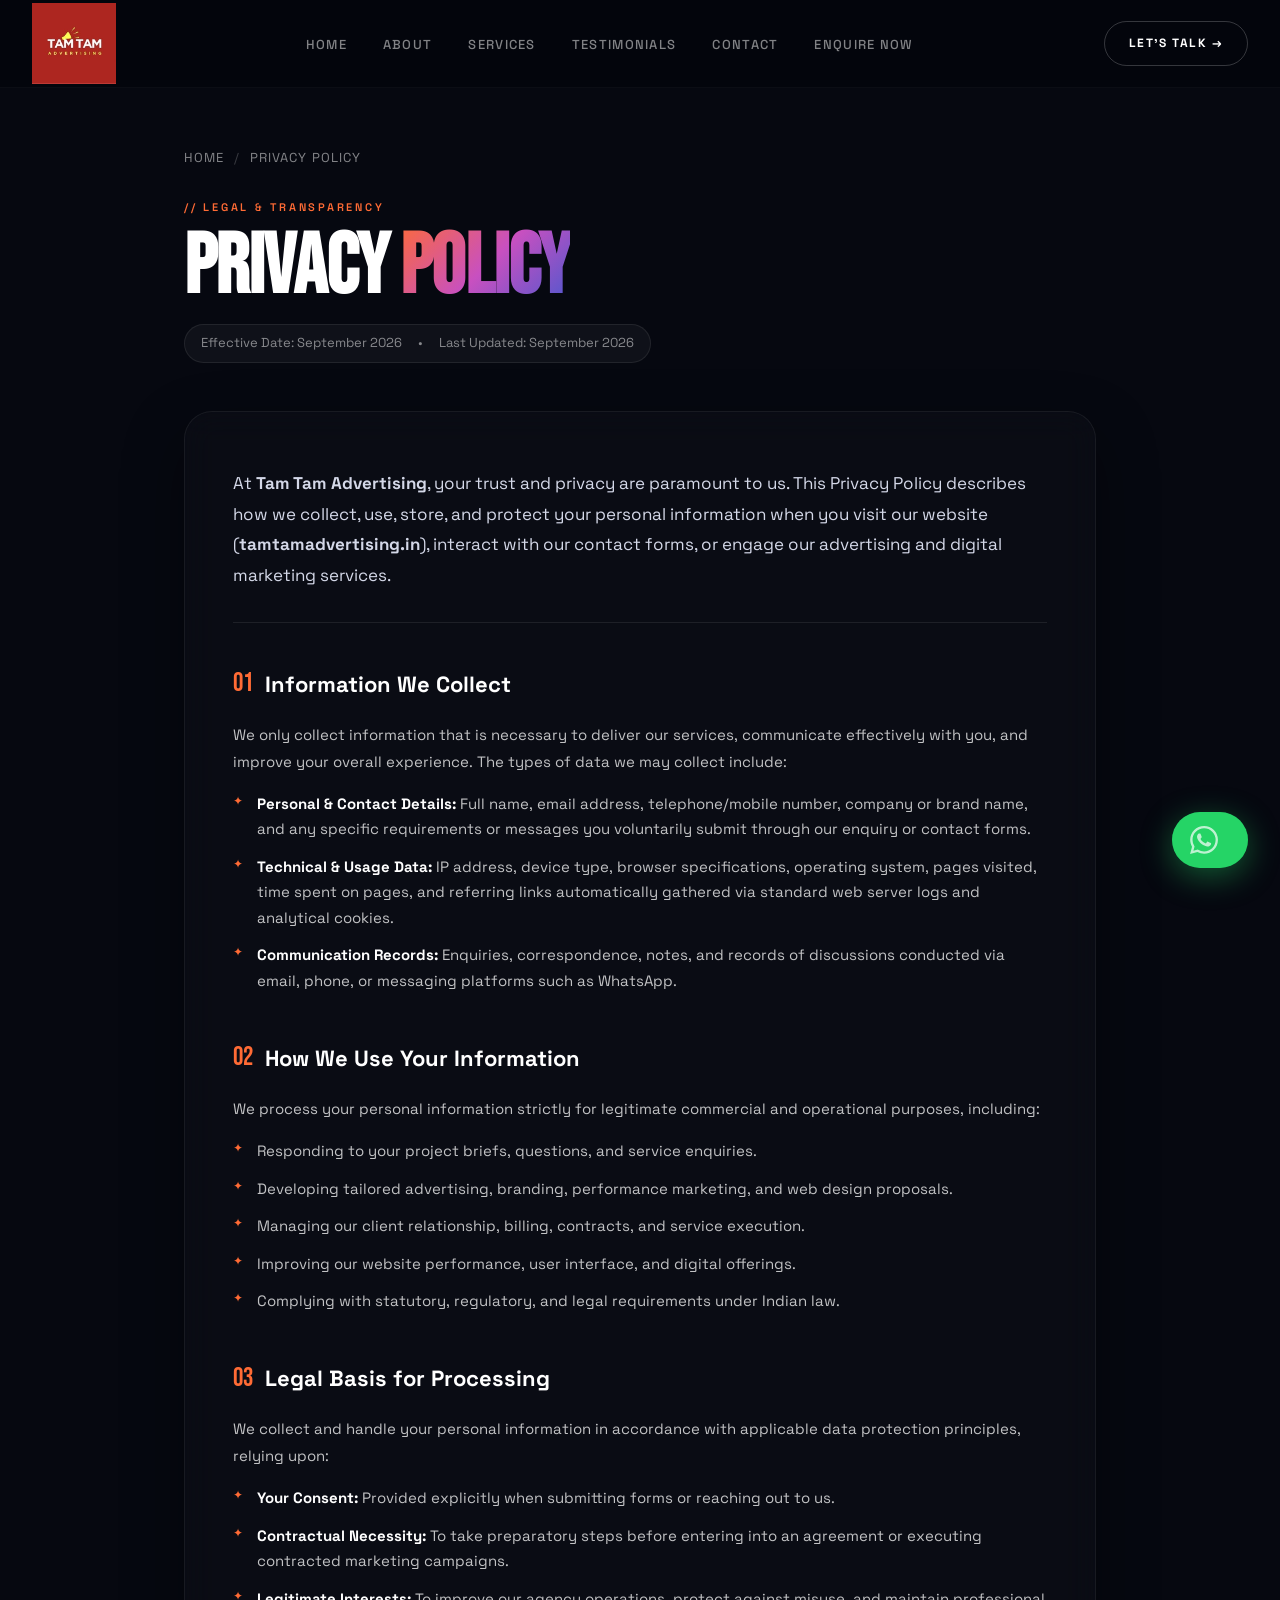
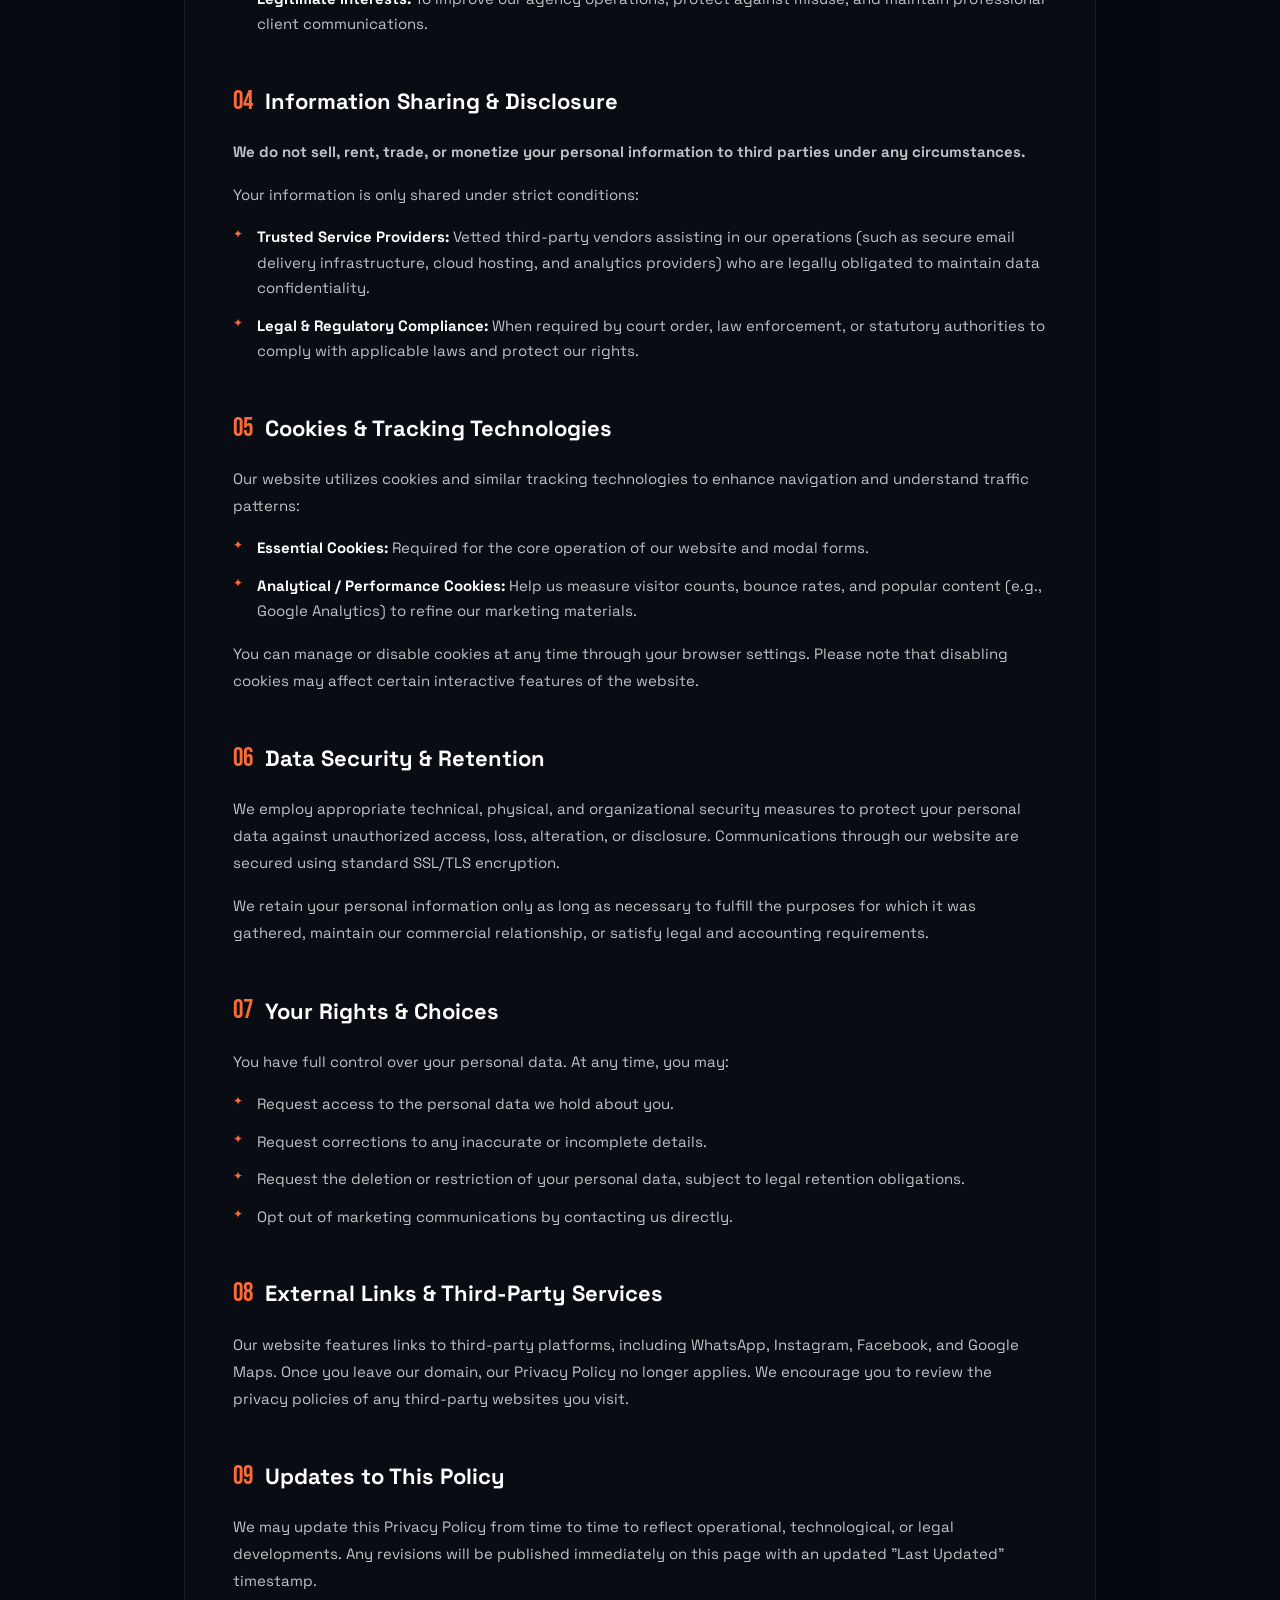
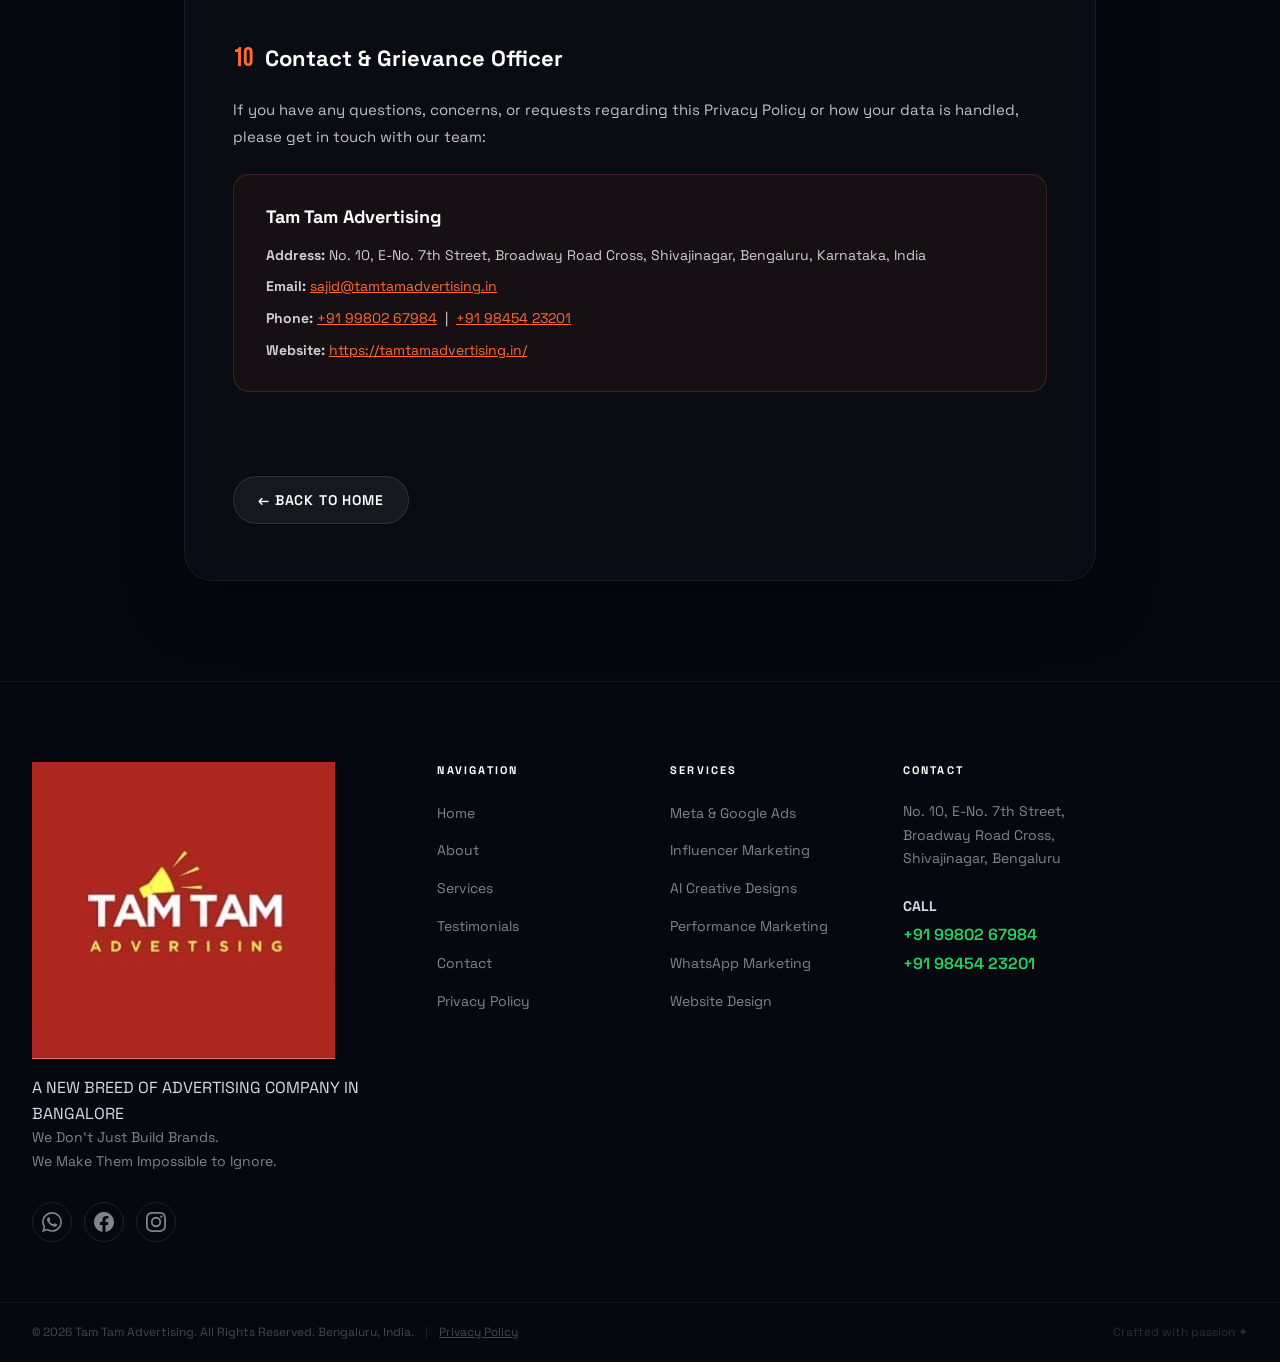
==== privacy-policy/index.html @ e92ae553 "privacy" ====
<!DOCTYPE html>
<html lang="en">
<head>
  <meta charset="UTF-8" />
  <meta name="viewport" content="width=device-width, initial-scale=1.0" />
  <title>Privacy Policy | Tam Tam Advertising - Digital Marketing Agency in Bangalore</title>
  <meta name="description" content="Read the Privacy Policy of Tam Tam Advertising. Learn how we collect, protect, and handle your data when using our website and marketing services." />
  <link rel="canonical" href="https://tamtamadvertising.in/privacy-policy" />

  <!-- Open Graph -->
  <meta property="og:title" content="Privacy Policy | Tam Tam Advertising" />
  <meta property="og:description" content="Read the Privacy Policy of Tam Tam Advertising. Learn how we collect, protect, and handle your data when using our website and marketing services." />
  <meta property="og:url" content="https://tamtamadvertising.in/privacy-policy" />
  <meta property="og:type" content="website" />
  <meta property="og:image" content="/logo.jpg" />
  <meta property="og:site_name" content="Tam Tam Advertising" />

  <!-- Favicon -->
  <link rel="icon" type="image/jpeg" href="/logo.jpg" />
  <link rel="apple-touch-icon" href="/logo.jpg" />

  <!-- Fonts -->
  <link rel="preconnect" href="https://fonts.googleapis.com" />
  <link rel="preconnect" href="https://fonts.gstatic.com" crossorigin />
  <link href="https://fonts.googleapis.com/css2?family=Bebas+Neue&family=Inter:wght@300;400;500;600;700&family=Playfair+Display:ital,wght@0,400;0,700;1,400&family=Space+Grotesk:wght@300;400;500;600;700&display=swap" rel="stylesheet" />

  <!-- Styles -->
  <link rel="stylesheet" href="/css/style.css" />

  <style>
    /* Privacy Policy Dedicated Page Styling */
    .policy-page {
      padding-top: calc(var(--nav-h) + 60px);
      padding-bottom: 100px;
      position: relative;
      background: var(--c-bg);
      min-height: 100vh;
    }

    .policy-container {
      max-width: 960px;
      margin: 0 auto;
      padding: 0 24px;
    }

    .policy-breadcrumb {
      display: flex;
      align-items: center;
      gap: 10px;
      font-size: 13px;
      letter-spacing: 0.08em;
      text-transform: uppercase;
      color: var(--c-muted);
      margin-bottom: 24px;
    }

    .policy-breadcrumb a {
      color: var(--c-muted);
      text-decoration: none;
      transition: color var(--transition-fast);
    }

    .policy-breadcrumb a:hover {
      color: var(--c-white);
    }

    .policy-breadcrumb .sep {
      opacity: 0.4;
    }

    .policy-header {
      margin-bottom: 48px;
    }

    .policy-header .section-label {
      margin-bottom: 12px;
      display: inline-block;
    }

    .policy-title {
      font-family: var(--font-display);
      font-size: clamp(48px, 7vw, 84px);
      line-height: 0.95;
      letter-spacing: -0.01em;
      color: var(--c-white);
      margin-bottom: 16px;
    }

    .policy-meta {
      display: inline-flex;
      align-items: center;
      gap: 16px;
      padding: 8px 16px;
      background: rgba(255, 255, 255, 0.04);
      border: 1px solid rgba(255, 255, 255, 0.08);
      border-radius: 100px;
      font-size: 13px;
      color: var(--c-muted);
    }

    .policy-content-card {
      background: rgba(255, 255, 255, 0.02);
      border: 1px solid rgba(255, 255, 255, 0.06);
      border-radius: var(--radius-lg, 24px);
      padding: 56px 48px;
      box-shadow: 0 24px 60px rgba(0, 0, 0, 0.4);
      backdrop-filter: blur(16px);
      -webkit-backdrop-filter: blur(16px);
    }

    .policy-intro {
      font-size: 17px;
      line-height: 1.8;
      color: var(--c-off-white);
      margin-bottom: 40px;
      padding-bottom: 32px;
      border-bottom: 1px solid rgba(255, 255, 255, 0.08);
    }

    .policy-section {
      margin-bottom: 44px;
    }

    .policy-section:last-child {
      margin-bottom: 0;
    }

    .policy-section h2 {
      font-family: var(--font-body);
      font-size: 22px;
      font-weight: 700;
      color: var(--c-white);
      margin-bottom: 16px;
      display: flex;
      align-items: center;
      gap: 12px;
    }

    .policy-section h2 .sec-num {
      color: var(--c-accent-1);
      font-family: var(--font-display);
      font-size: 26px;
      font-weight: 400;
    }

    .policy-section p {
      font-size: 15px;
      line-height: 1.8;
      color: rgba(255, 255, 255, 0.75);
      margin-bottom: 16px;
    }

    .policy-section p:last-child {
      margin-bottom: 0;
    }

    .policy-section ul {
      list-style: none;
      padding: 0;
      margin: 16px 0;
      display: flex;
      flex-direction: column;
      gap: 12px;
    }

    .policy-section ul li {
      position: relative;
      padding-left: 24px;
      font-size: 15px;
      line-height: 1.7;
      color: rgba(255, 255, 255, 0.75);
    }

    .policy-section ul li::before {
      content: "✦";
      position: absolute;
      left: 0;
      top: 0;
      color: var(--c-accent-1);
      font-size: 12px;
    }

    .policy-section ul li strong {
      color: var(--c-white);
    }

    .contact-box {
      background: rgba(255, 107, 53, 0.05);
      border: 1px solid rgba(255, 107, 53, 0.2);
      border-radius: var(--radius);
      padding: 28px 32px;
      margin-top: 24px;
    }

    .contact-box h3 {
      font-size: 18px;
      color: var(--c-white);
      margin-bottom: 12px;
    }

    .contact-box p {
      font-size: 14px;
      color: rgba(255, 255, 255, 0.8);
      line-height: 1.7;
      margin-bottom: 8px;
    }

    .contact-box a {
      color: var(--c-accent-1);
      text-decoration: underline;
    }

    .back-home-btn {
      display: inline-flex;
      align-items: center;
      gap: 10px;
      margin-top: 40px;
      color: var(--c-white);
      text-decoration: none;
      font-size: 14px;
      font-weight: 600;
      letter-spacing: 0.06em;
      text-transform: uppercase;
      padding: 12px 24px;
      background: rgba(255, 255, 255, 0.05);
      border: 1px solid rgba(255, 255, 255, 0.1);
      border-radius: 100px;
      transition: all var(--transition-fast);
    }

    .back-home-btn:hover {
      background: var(--c-white);
      color: #060810;
      border-color: var(--c-white);
      transform: translateY(-2px);
    }

    @media (max-width: 768px) {
      .policy-page {
        padding-top: calc(var(--nav-h) + 30px);
        padding-bottom: 60px;
      }
      .policy-content-card {
        padding: 32px 20px;
        border-radius: 16px;
      }
      .contact-box {
        padding: 20px;
      }
    }
  </style>
</head>
<body>

  <!-- =========================================================================
       NAVIGATION
  ========================================================================== -->
  <nav class="nav" id="nav">
    <div class="nav-container">
      <a href="/" class="nav-logo">
        <img src="/logo.jpg" alt="Tam Tam Advertising Agency Logo" class="nav-logo-img" />
      </a>

      <ul class="nav-links" id="navLinks">
        <li><a href="/#home" class="nav-link">Home</a></li>
        <li><a href="/#about" class="nav-link">About</a></li>
        <li><a href="/#services" class="nav-link">Services</a></li>
        <li><a href="/#testimonials" class="nav-link">Testimonials</a></li>
        <li><a href="/#contact" class="nav-link">Contact</a></li>
        <li><a href="#" class="nav-link open-enquire-modal">Enquire Now</a></li>
      </ul>

      <a href="https://wa.me/919741782808?text=Hi%20Tam%20Tam%20Advertising!%20I'm%20interested%20in%20growing%20my%20business.%20Let's%20talk!" target="_blank" rel="noopener" class="nav-cta">
        LET'S TALK <span class="nav-cta-arrow">→</span>
      </a>

      <button class="nav-hamburger" id="hamburger" aria-label="Open menu">
        <span></span><span></span><span></span>
      </button>
    </div>
  </nav>

  <!-- =========================================================================
       MOBILE MENU
  ========================================================================== -->
  <div class="mobile-menu" id="mobileMenu">
    <div class="mobile-menu-bg"></div>
    <nav class="mobile-nav">
      <ul>
        <li><a href="/#home" class="mobile-link" data-close>Home</a></li>
        <li><a href="/#about" class="mobile-link" data-close>About</a></li>
        <li><a href="/#services" class="mobile-link" data-close>Services</a></li>
        <li><a href="/#testimonials" class="mobile-link" data-close>Testimonials</a></li>
        <li><a href="/#contact" class="mobile-link" data-close>Contact</a></li>
        <li><a href="#" class="mobile-link open-enquire-modal" data-close>Enquire Now</a></li>
      </ul>
      <a href="https://wa.me/919741782808?text=Hi%20Tam%20Tam%20Advertising!%20I'm%20interested%20in%20growing%20my%20business.%20Let's%20talk!" target="_blank" rel="noopener" class="mobile-cta" data-close>
        LET'S TALK →
      </a>
    </nav>
    <div class="mobile-menu-footer">
      <p>Bengaluru, India</p>
      <p>Est. 2019</p>
    </div>
  </div>

  <!-- =========================================================================
       MAIN CONTENT: PRIVACY POLICY
  ========================================================================== -->
  <main class="policy-page">
    <div class="policy-container">
      
      <!-- Breadcrumb -->
      <div class="policy-breadcrumb">
        <a href="/">Home</a>
        <span class="sep">/</span>
        <span>Privacy Policy</span>
      </div>

      <!-- Header -->
      <div class="policy-header">
        <div class="section-label">// LEGAL &amp; TRANSPARENCY</div>
        <h1 class="policy-title">PRIVACY <span class="heading-gradient">POLICY</span></h1>
        <div class="policy-meta">
          <span>Effective Date: September 2026</span>
          <span>•</span>
          <span>Last Updated: September 2026</span>
        </div>
      </div>

      <!-- Content Card -->
      <article class="policy-content-card">
        <div class="policy-intro">
          At <strong>Tam Tam Advertising</strong>, your trust and privacy are paramount to us. This Privacy Policy describes how we collect, use, store, and protect your personal information when you visit our website (<strong>tamtamadvertising.in</strong>), interact with our contact forms, or engage our advertising and digital marketing services.
        </div>

        <!-- Section 1 -->
        <section class="policy-section">
          <h2><span class="sec-num">01</span> Information We Collect</h2>
          <p>We only collect information that is necessary to deliver our services, communicate effectively with you, and improve your overall experience. The types of data we may collect include:</p>
          <ul>
            <li><strong>Personal &amp; Contact Details:</strong> Full name, email address, telephone/mobile number, company or brand name, and any specific requirements or messages you voluntarily submit through our enquiry or contact forms.</li>
            <li><strong>Technical &amp; Usage Data:</strong> IP address, device type, browser specifications, operating system, pages visited, time spent on pages, and referring links automatically gathered via standard web server logs and analytical cookies.</li>
            <li><strong>Communication Records:</strong> Enquiries, correspondence, notes, and records of discussions conducted via email, phone, or messaging platforms such as WhatsApp.</li>
          </ul>
        </section>

        <!-- Section 2 -->
        <section class="policy-section">
          <h2><span class="sec-num">02</span> How We Use Your Information</h2>
          <p>We process your personal information strictly for legitimate commercial and operational purposes, including:</p>
          <ul>
            <li>Responding to your project briefs, questions, and service enquiries.</li>
            <li>Developing tailored advertising, branding, performance marketing, and web design proposals.</li>
            <li>Managing our client relationship, billing, contracts, and service execution.</li>
            <li>Improving our website performance, user interface, and digital offerings.</li>
            <li>Complying with statutory, regulatory, and legal requirements under Indian law.</li>
          </ul>
        </section>

        <!-- Section 3 -->
        <section class="policy-section">
          <h2><span class="sec-num">03</span> Legal Basis for Processing</h2>
          <p>We collect and handle your personal information in accordance with applicable data protection principles, relying upon:</p>
          <ul>
            <li><strong>Your Consent:</strong> Provided explicitly when submitting forms or reaching out to us.</li>
            <li><strong>Contractual Necessity:</strong> To take preparatory steps before entering into an agreement or executing contracted marketing campaigns.</li>
            <li><strong>Legitimate Interests:</strong> To improve our agency operations, protect against misuse, and maintain professional client communications.</li>
          </ul>
        </section>

        <!-- Section 4 -->
        <section class="policy-section">
          <h2><span class="sec-num">04</span> Information Sharing &amp; Disclosure</h2>
          <p><strong>We do not sell, rent, trade, or monetize your personal information to third parties under any circumstances.</strong></p>
          <p>Your information is only shared under strict conditions:</p>
          <ul>
            <li><strong>Trusted Service Providers:</strong> Vetted third-party vendors assisting in our operations (such as secure email delivery infrastructure, cloud hosting, and analytics providers) who are legally obligated to maintain data confidentiality.</li>
            <li><strong>Legal &amp; Regulatory Compliance:</strong> When required by court order, law enforcement, or statutory authorities to comply with applicable laws and protect our rights.</li>
          </ul>
        </section>

        <!-- Section 5 -->
        <section class="policy-section">
          <h2><span class="sec-num">05</span> Cookies &amp; Tracking Technologies</h2>
          <p>Our website utilizes cookies and similar tracking technologies to enhance navigation and understand traffic patterns:</p>
          <ul>
            <li><strong>Essential Cookies:</strong> Required for the core operation of our website and modal forms.</li>
            <li><strong>Analytical / Performance Cookies:</strong> Help us measure visitor counts, bounce rates, and popular content (e.g., Google Analytics) to refine our marketing materials.</li>
          </ul>
          <p>You can manage or disable cookies at any time through your browser settings. Please note that disabling cookies may affect certain interactive features of the website.</p>
        </section>

        <!-- Section 6 -->
        <section class="policy-section">
          <h2><span class="sec-num">06</span> Data Security &amp; Retention</h2>
          <p>We employ appropriate technical, physical, and organizational security measures to protect your personal data against unauthorized access, loss, alteration, or disclosure. Communications through our website are secured using standard SSL/TLS encryption.</p>
          <p>We retain your personal information only as long as necessary to fulfill the purposes for which it was gathered, maintain our commercial relationship, or satisfy legal and accounting requirements.</p>
        </section>

        <!-- Section 7 -->
        <section class="policy-section">
          <h2><span class="sec-num">07</span> Your Rights &amp; Choices</h2>
          <p>You have full control over your personal data. At any time, you may:</p>
          <ul>
            <li>Request access to the personal data we hold about you.</li>
            <li>Request corrections to any inaccurate or incomplete details.</li>
            <li>Request the deletion or restriction of your personal data, subject to legal retention obligations.</li>
            <li>Opt out of marketing communications by contacting us directly.</li>
          </ul>
        </section>

        <!-- Section 8 -->
        <section class="policy-section">
          <h2><span class="sec-num">08</span> External Links &amp; Third-Party Services</h2>
          <p>Our website features links to third-party platforms, including WhatsApp, Instagram, Facebook, and Google Maps. Once you leave our domain, our Privacy Policy no longer applies. We encourage you to review the privacy policies of any third-party websites you visit.</p>
        </section>

        <!-- Section 9 -->
        <section class="policy-section">
          <h2><span class="sec-num">09</span> Updates to This Policy</h2>
          <p>We may update this Privacy Policy from time to time to reflect operational, technological, or legal developments. Any revisions will be published immediately on this page with an updated "Last Updated" timestamp.</p>
        </section>

        <!-- Section 10 -->
        <section class="policy-section">
          <h2><span class="sec-num">10</span> Contact &amp; Grievance Officer</h2>
          <p>If you have any questions, concerns, or requests regarding this Privacy Policy or how your data is handled, please get in touch with our team:</p>
          
          <div class="contact-box">
            <h3>Tam Tam Advertising</h3>
            <p><strong>Address:</strong> No. 10, E-No. 7th Street, Broadway Road Cross, Shivajinagar, Bengaluru, Karnataka, India</p>
            <p><strong>Email:</strong> <a href="mailto:sajid@tamtamadvertising.in">sajid@tamtamadvertising.in</a></p>
            <p><strong>Phone:</strong> <a href="tel:+919980267984">+91 99802 67984</a> &nbsp;|&nbsp; <a href="tel:+919845423201">+91 98454 23201</a></p>
            <p><strong>Website:</strong> <a href="https://tamtamadvertising.in/">https://tamtamadvertising.in/</a></p>
          </div>
        </section>

        <a href="/" class="back-home-btn">← Back to Home</a>
      </article>
    </div>
  </main>

  <!-- =========================================================================
       FOOTER
  ========================================================================== -->
  <footer class="footer">
    <div class="container">
      <div class="footer-top">
        <div class="footer-grid">
          <div class="footer-brand">
            <a href="/" class="footer-logo">
              <img src="/logo.jpg" alt="Tam Tam Advertising Agency Logo" class="footer-logo-img" />
            </a>
            <div class="footer-tagline-wrap">
              <span class="footer-eyebrow">A NEW BREED OF ADVERTISING COMPANY IN BANGALORE</span>
            </div>
            <p class="footer-tagline">We Don't Just Build Brands.<br/>We Make Them Impossible to Ignore.</p>
            <div class="footer-socials">
              <a href="https://wa.me/919741782808" target="_blank" rel="noopener" class="social-link" aria-label="WhatsApp">
                <svg viewBox="0 0 24 24" fill="currentColor" width="20" height="20"><path d="M17.472 14.382c-.297-.149-1.758-.867-2.03-.967-.273-.099-.471-.148-.67.15-.197.297-.767.966-.94 1.164-.173.199-.347.223-.644.075-.297-.15-1.255-.463-2.39-1.475-.883-.788-1.48-1.761-1.653-2.059-.173-.297-.018-.458.13-.606.134-.133.298-.347.446-.52.149-.174.198-.298.298-.497.099-.198.05-.371-.025-.52-.075-.149-.669-1.612-.916-2.207-.242-.579-.487-.5-.669-.51-.173-.008-.371-.01-.57-.01-.198 0-.52.074-.792.372-.272.297-1.04 1.016-1.04 2.479 0 1.462 1.065 2.875 1.213 3.074.149.198 2.096 3.2 5.077 4.487.709.306 1.262.489 1.694.625.712.227 1.36.195 1.871.118.571-.085 1.758-.719 2.006-1.413.248-.694.248-1.289.173-1.413-.074-.124-.272-.198-.57-.347m-5.421 7.403h-.004a9.87 9.87 0 01-5.031-1.378l-.361-.214-3.741.982.998-3.648-.235-.374a9.86 9.86 0 01-1.51-5.26c.001-5.45 4.436-9.884 9.888-9.884 2.64 0 5.122 1.03 6.988 2.898a9.825 9.825 0 012.893 6.994c-.003 5.45-4.437 9.884-9.885 9.884m8.413-18.297A11.815 11.815 0 0012.05 0C5.495 0 .16 5.335.157 11.892c0 2.096.547 4.142 1.588 5.945L.057 24l6.305-1.654a11.882 11.882 0 005.683 1.448h.005c6.554 0 11.89-5.335 11.893-11.893a11.821 11.821 0 00-3.48-8.413z"/></svg>
              </a>
              <a href="https://www.facebook.com/share/1BvruG7jhr/" target="_blank" rel="noopener" class="social-link" aria-label="Facebook">
                <svg viewBox="0 0 24 24" fill="currentColor" width="20" height="20"><path d="M24 12.073c0-6.627-5.373-12-12-12s-12 5.373-12 12c0 5.99 4.388 10.954 10.125 11.854v-8.385H7.078v-3.469h3.047V9.43c0-3.007 1.792-4.669 4.533-4.669 1.312 0 2.686.235 2.686.235v2.953H15.83c-1.491 0-1.956.925-1.956 1.874v2.25h3.328l-.532 3.469h-2.796v8.385C19.612 23.027 24 18.062 24 12.073z"/></svg>
              </a>
              <a href="https://www.instagram.com/tamtamadvertising.in?utm_source=qr&igsi=M2plMHgwZzFmZDcx" target="_blank" rel="noopener" class="social-link" aria-label="Instagram">
                <svg viewBox="0 0 24 24" fill="currentColor" width="20" height="20"><path d="M12 2.163c3.204 0 3.584.012 4.85.07 3.252.148 4.771 1.691 4.919 4.919.058 1.265.069 1.645.069 4.849 0 3.205-.012 3.584-.069 4.849-.149 3.225-1.664 4.771-4.919 4.919-1.266.058-1.644.07-4.85.07-3.204 0-3.584-.012-4.849-.07-3.26-.149-4.771-1.699-4.919-4.92-.058-1.265-.07-1.644-.07-4.849 0-3.204.013-3.583.07-4.849.149-3.227 1.664-4.771 4.919-4.919 1.266-.057 1.645-.069 4.849-.069zM12 0C8.741 0 8.333.014 7.053.072 2.695.272.273 2.69.073 7.052.014 8.333 0 8.741 0 12c0 3.259.014 3.668.072 4.948.2 4.358 2.618 6.78 6.98 6.98C8.333 23.986 8.741 24 12 24c3.259 0 3.668-.014 4.948-.072 4.354-.2 6.782-2.618 6.979-6.98.059-1.28.073-1.689.073-4.948 0-3.259-.014-3.667-.072-4.947-.196-4.354-2.617-6.78-6.979-6.98C15.668.014 15.259 0 12 0zm0 5.838a6.162 6.162 0 100 12.324 6.162 6.162 0 000-12.324zM12 16a4 4 0 110-8 4 4 0 010 8zm6.406-11.845a1.44 1.44 0 100 2.881 1.44 1.44 0 000-2.881z"/></svg>
              </a>
            </div>
          </div>

          <div class="footer-links-group">
            <h4>Navigation</h4>
            <ul>
              <li><a href="/#home">Home</a></li>
              <li><a href="/#about">About</a></li>
              <li><a href="/#services">Services</a></li>
              <li><a href="/#testimonials">Testimonials</a></li>
              <li><a href="/#contact">Contact</a></li>
              <li><a href="/privacy-policy">Privacy Policy</a></li>
            </ul>
          </div>

          <div class="footer-links-group">
            <h4>Services</h4>
            <ul>
              <li><a href="/#services">Meta &amp; Google Ads</a></li>
              <li><a href="/#services">Influencer Marketing</a></li>
              <li><a href="/#services">AI Creative Designs</a></li>
              <li><a href="/#services">Performance Marketing</a></li>
              <li><a href="/#services">WhatsApp Marketing</a></li>
              <li><a href="/#services">Website Design</a></li>
            </ul>
          </div>

          <div class="footer-contact-info">
            <h4>Contact</h4>
            <p>No. 10, E-No. 7th Street,<br/>Broadway Road Cross,<br/>Shivajinagar, Bengaluru</p>
            <div style="display: flex; flex-direction: column; gap: 4px;">
              <strong style="font-size:14px; margin-top:8px;">CALL</strong>
              <a href="tel:+919980267984" class="footer-wa">+91 99802 67984</a>
              <a href="tel:+919845423201" class="footer-wa">+91 98454 23201</a>
            </div>
          </div>
        </div>
      </div>
    </div>
    <div class="footer-bottom">
      <div class="container">
        <p>&copy; 2026 Tam Tam Advertising. All Rights Reserved. Bengaluru, India. <span style="margin: 0 8px; opacity: 0.4;">|</span> <a href="/privacy-policy" style="color: inherit; text-decoration: underline;">Privacy Policy</a></p>
        <p class="footer-credit">Crafted with passion ✦</p>
      </div>
    </div>
  </footer>

  <!-- =========================================================================
       FLOATING WHATSAPP BUTTON
  ========================================================================== -->
  <a href="https://wa.me/919741782808?text=Hi%20Tam%20Tam%20Advertising!%20I'm%20interested%20in%20growing%20my%20business.%20Let's%20talk!" target="_blank" rel="noopener" class="wa-float" aria-label="Chat on WhatsApp">
    <div class="wa-float-pulse"></div>
    <svg viewBox="0 0 24 24" fill="currentColor" width="28" height="28"><path d="M17.472 14.382c-.297-.149-1.758-.867-2.03-.967-.273-.099-.471-.148-.67.15-.197.297-.767.966-.94 1.164-.173.199-.347.223-.644.075-.297-.15-1.255-.463-2.39-1.475-.883-.788-1.48-1.761-1.653-2.059-.173-.297-.018-.458.13-.606.134-.133.298-.347.446-.52.149-.174.198-.298.298-.497.099-.198.05-.371-.025-.52-.075-.149-.669-1.612-.916-2.207-.242-.579-.487-.5-.669-.51-.173-.008-.371-.01-.57-.01-.198 0-.52.074-.792.372-.272.297-1.04 1.016-1.04 2.479 0 1.462 1.065 2.875 1.213 3.074.149.198 2.096 3.2 5.077 4.487.709.306 1.262.489 1.694.625.712.227 1.36.195 1.871.118.571-.085 1.758-.719 2.006-1.413.248-.694.248-1.289.173-1.413-.074-.124-.272-.198-.57-.347m-5.421 7.403h-.004a9.87 9.87 0 01-5.031-1.378l-.361-.214-3.741.982.998-3.648-.235-.374a9.86 9.86 0 01-1.51-5.26c.001-5.45 4.436-9.884 9.888-9.884 2.64 0 5.122 1.03 6.988 2.898a9.825 9.825 0 012.893 6.994c-.003 5.45-4.437 9.884-9.885 9.884m8.413-18.297A11.815 11.815 0 0012.05 0C5.495 0 .16 5.335.157 11.892c0 2.096.547 4.142 1.588 5.945L.057 24l6.305-1.654a11.882 11.882 0 005.683 1.448h.005c6.554 0 11.89-5.335 11.893-11.893a11.821 11.821 0 00-3.48-8.413z"/></svg>
    <span class="wa-float-label">Chat with us</span>
  </a>

  <!-- =========================================================================
       HERO CTA / ENQUIRE MODAL
  ========================================================================== -->
  <div id="heroContactModal" class="hero-modal-overlay">
    <div class="hero-modal-content glass">
      <button class="hero-modal-close" id="heroModalClose" aria-label="Close modal">&times;</button>
      <h3 class="hero-modal-title">Let's Grow Your Brand</h3>
      <form id="heroContactForm" action="https://formsubmit.co/sajid@tamtamadvertising.in" method="POST">
        <input type="hidden" name="_captcha" value="false">
        <input type="hidden" name="_subject" value="New Brand Growth Enquiry">
        <input type="hidden" name="_template" value="table">
        
        <div class="form-group">
          <label>Full Name *</label>
          <input type="text" name="Name" required placeholder="Enter your full name">
        </div>
        <div class="form-group">
          <label>Company Name</label>
          <input type="text" name="Company Name" placeholder="Enter your company name">
        </div>
        <div class="form-group">
          <label>Phone Number *</label>
          <input type="tel" name="Phone" required placeholder="Enter your phone number">
        </div>
        <div class="form-group">
          <label>Email Address *</label>
          <input type="email" name="Email" required placeholder="Enter your email address">
        </div>
        <div class="form-group">
          <label>Message *</label>
          <textarea name="Message" required rows="3" placeholder="Tell us about your brand..."></textarea>
        </div>
        
        <button type="submit" class="btn btn--primary hero-modal-submit">SEND MESSAGE</button>
        <p class="form-privacy-note" style="margin-top: 14px; font-size: 13px; color: var(--c-muted); text-align: center; line-height: 1.5;">By submitting this form, you agree to our <a href="/privacy-policy" style="color: var(--c-white); text-decoration: underline;">Privacy Policy</a>.</p>
        <div id="heroFormMessage" class="hero-form-message"></div>
      </form>
    </div>
  </div>

  <script src="/js/main.js"></script>
</body>
</html>
---- css/style.css ----
/* ═══════════════════════════════════════════════════════════════
   TAM TAM ADVERTISING — PREMIUM STYLESHEET
   Dark Luxury • Cinematic • Modern
═══════════════════════════════════════════════════════════════ */

/* ─── RESET & ROOT ─── */
*, *::before, *::after { box-sizing: border-box; margin: 0; padding: 0; }

:root {
  --c-bg:         #060810;
  --c-bg-2:       #0b0f1e;
  --c-bg-3:       #0f1420;
  --c-surface:    rgba(255,255,255,0.04);
  --c-border:     rgba(255,255,255,0.08);
  --c-white:      #ffffff;
  --c-off-white:  #d4d8e8;
  --c-muted:      rgba(255,255,255,0.5);
  --c-accent-1:   #ff6b35;  /* warm orange */
  --c-accent-2:   #9b5de5;  /* electric purple */
  --c-accent-3:   #00d4ff;  /* cyan */
  --c-grad-start: #ff6b35;
  --c-grad-mid:   #c850c0;
  --c-grad-end:   #4158d0;

  --font-display: 'Bebas Neue', 'Impact', sans-serif;
  --font-body:    'Space Grotesk', 'Inter', sans-serif;
  --font-serif:   'Playfair Display', Georgia, serif;

  --nav-h:        88px;
  --radius:       16px;
  --radius-lg:    28px;
  --shadow-glow:  0 0 60px rgba(155,93,229,0.3);
  --shadow-card:  0 32px 80px rgba(0,0,0,0.6);
  --transition:   0.4s cubic-bezier(0.16,1,0.3,1);
  --transition-fast: 0.2s ease;

  --container-w:  1320px;
  --section-py:   120px;
}

html {
  scroll-behavior: smooth;
  -webkit-text-size-adjust: 100%;
  overflow-x: hidden;
  width: 100%;
  max-width: 100vw;
}

body {
  font-family: var(--font-body);
  background-color: var(--c-bg);
  color: var(--c-off-white);
  line-height: 1.6;
  overflow-x: hidden;
  overflow-wrap: break-word;
  word-wrap: break-word;
  width: 100%;
  max-width: 100vw;
  position: relative;
  cursor: none;
}

body.loading { overflow: hidden; }

::selection {
  background: var(--c-accent-2);
  color: var(--c-white);
}

img {
  display: block;
  max-width: 100%;
  height: auto;
}

a {
  color: inherit;
  text-decoration: none;
}

ul { list-style: none; }

/* ─── SCROLLBAR ─── */
::-webkit-scrollbar { width: 6px; }
::-webkit-scrollbar-track { background: var(--c-bg); }
::-webkit-scrollbar-thumb { background: var(--c-accent-2); border-radius: 3px; }

/* ─── CONTAINER ─── */
.container {
  width: 100%;
  max-width: var(--container-w);
  margin: 0 auto;
  padding: 0 32px;
}

/* ═══════════════════════════════════════════════════════════════
   CUSTOM CURSOR
═══════════════════════════════════════════════════════════════ */
.cursor,
.cursor-follower {
  position: fixed;
  pointer-events: none;
  z-index: 9999;
  border-radius: 50%;
  transform: translate(-50%, -50%);
  transition: opacity 0.3s ease;
  will-change: transform;
}

.cursor {
  width: 10px;
  height: 10px;
  background: var(--c-accent-1);
  mix-blend-mode: normal;
}

.cursor-follower {
  width: 36px;
  height: 36px;
  border: 1.5px solid rgba(155,93,229,0.7);
  transition: transform 0.15s ease, width 0.3s ease, height 0.3s ease, border-color 0.3s ease;
}

body:has(a:hover) .cursor-follower,
body:has(button:hover) .cursor-follower {
  width: 56px;
  height: 56px;
  border-color: var(--c-accent-1);
}

@media (hover:none) {
  .cursor, .cursor-follower { display: none; }
  body { cursor: auto; }
}

/* ═══════════════════════════════════════════════════════════════
   LOADER
═══════════════════════════════════════════════════════════════ */
.loader {
  position: fixed;
  inset: 0;
  background: var(--c-bg);
  z-index: 9998;
  display: flex;
  align-items: center;
  justify-content: center;
  flex-direction: column;
  transition: opacity 0.6s ease, visibility 0.6s ease;
}

.loader.hidden {
  opacity: 0;
  visibility: hidden;
  pointer-events: none;
}

.loader-inner { text-align: center; }

.loader-logo {
  display: flex;
  justify-content: center;
  align-items: center;
  margin-bottom: 32px;
  animation: pulse-scale 1.5s ease-in-out infinite;
}

.loader-logo-img {
  height: clamp(110px, 18vw, 200px);
  width: auto;
  object-fit: contain;
}

@keyframes pulse-scale {
  0%, 100% { transform: scale(1); }
  50% { transform: scale(1.04); }
}

.loader-bar {
  width: 200px;
  height: 2px;
  background: rgba(255,255,255,0.1);
  margin: 24px auto 16px;
  border-radius: 2px;
  overflow: hidden;
}

.loader-progress {
  height: 100%;
  background: linear-gradient(90deg, var(--c-grad-start), var(--c-grad-end));
  width: 0%;
  transition: width 0.05s linear;
  border-radius: 2px;
}

.loader-text {
  font-size: 11px;
  letter-spacing: 0.3em;
  color: var(--c-muted);
  font-weight: 500;
}

/* ═══════════════════════════════════════════════════════════════
   NAVIGATION
═══════════════════════════════════════════════════════════════ */
.nav {
  position: fixed;
  top: 0;
  left: 0;
  right: 0;
  z-index: 1000;
  height: var(--nav-h);
  padding: 0 32px;
  display: flex;
  align-items: center;
  background: rgba(4, 6, 12, 0.92);
  backdrop-filter: blur(24px) saturate(1.5);
  -webkit-backdrop-filter: blur(24px) saturate(1.5);
  border-bottom: 1px solid rgba(255, 255, 255, 0.03);
  transition: all 0.4s ease;
}

.nav.scrolled {
  background: rgba(4, 6, 12, 0.98);
  border-bottom: 1px solid rgba(255, 255, 255, 0.06);
}

.nav-container {
  display: flex;
  align-items: center;
  width: 100%;
  max-width: var(--container-w);
  margin: 0 auto;
}

/* Logo */
.nav-logo {
  display: flex;
  align-items: center;
  transition: opacity var(--transition-fast);
}

.nav-logo:hover { opacity: 0.85; }

.nav-logo-img {
  height: clamp(68px, 9vw, 82px);
  width: auto;
  object-fit: contain;
  display: block;
}

/* Nav links */
.nav-links {
  display: flex;
  align-items: center;
  gap: 36px;
  margin: 0 auto;
}

.nav-link {
  font-size: 13px;
  font-weight: 500;
  letter-spacing: 0.1em;
  color: var(--c-muted);
  text-transform: uppercase;
  position: relative;
  transition: color var(--transition-fast);
  padding: 4px 0;
}

.nav-link::after {
  content: '';
  position: absolute;
  bottom: -2px;
  left: 0;
  width: 0;
  height: 1.5px;
  background: linear-gradient(90deg, var(--c-accent-1), var(--c-accent-2));
  transition: width var(--transition);
}

.nav-link:hover, .nav-link.active {
  color: var(--c-white);
}
.nav-link:hover::after, .nav-link.active::after {
  width: 100%;
}

/* Nav CTA */
.nav-cta {
  font-size: 12px;
  font-weight: 700;
  letter-spacing: 0.12em;
  text-transform: uppercase;
  padding: 12px 24px;
  border: 1.5px solid rgba(255,255,255,0.2);
  border-radius: 100px;
  color: var(--c-white);
  transition: all var(--transition);
  white-space: nowrap;
}

.nav-cta:hover {
  background: linear-gradient(135deg, var(--c-accent-1), var(--c-accent-2));
  border-color: transparent;
  transform: translateY(-1px);
  box-shadow: 0 8px 32px rgba(255,107,53,0.4);
}

.nav-cta-arrow {
  display: inline-block;
  transition: transform var(--transition);
}
.nav-cta:hover .nav-cta-arrow { transform: translateX(3px); }

/* Hamburger */
.nav-hamburger {
  display: none;
  flex-direction: column;
  gap: 5px;
  background: none;
  border: none;
  cursor: none;
  padding: 8px;
  margin-left: 16px;
  transform: scale(1.2);
  transform-origin: right center;
}

.nav-hamburger span {
  display: block;
  width: 24px;
  height: 1.5px;
  background: var(--c-white);
  transition: all var(--transition);
  transform-origin: left center;
}

.nav-hamburger.open span:nth-child(1) { transform: rotate(45deg) translate(0px, -1px); }
.nav-hamburger.open span:nth-child(2) { opacity: 0; transform: scaleX(0); }
.nav-hamburger.open span:nth-child(3) { transform: rotate(-45deg) translate(0px, 1px); }

/* ═══════════════════════════════════════════════════════════════
   MOBILE MENU
═══════════════════════════════════════════════════════════════ */
.mobile-menu {
  position: fixed;
  inset: 0;
  z-index: 999;
  display: flex;
  flex-direction: column;
  align-items: center;
  justify-content: center;
  gap: 0;
  visibility: hidden;
  pointer-events: none;
}

.mobile-menu.open {
  visibility: visible;
  pointer-events: all;
}

.mobile-menu-bg {
  position: absolute;
  inset: 0;
  background: var(--c-bg);
  transform: scaleY(0);
  transform-origin: top;
  transition: transform 0.5s cubic-bezier(0.77,0,0.18,1);
}

.mobile-menu.open .mobile-menu-bg { transform: scaleY(1); }



.mobile-nav {
  position: relative;
  z-index: 1;
  text-align: center;
  width: 100%;
  padding: 40px;
}

.mobile-nav ul {
  display: flex;
  flex-direction: column;
  gap: 8px;
  margin-bottom: 40px;
}

.mobile-link {
  display: block;
  font-family: var(--font-display);
  font-size: clamp(40px, 8vw, 80px);
  letter-spacing: 0.05em;
  color: var(--c-white);
  opacity: 0;
  transform: translateY(30px);
  transition: opacity 0.4s ease, transform 0.4s ease, color 0.2s ease;
}

.mobile-menu.open .mobile-link {
  opacity: 1;
  transform: translateY(0);
}

.mobile-menu.open .mobile-nav li:nth-child(1) .mobile-link { transition-delay: 0.15s; }
.mobile-menu.open .mobile-nav li:nth-child(2) .mobile-link { transition-delay: 0.2s; }
.mobile-menu.open .mobile-nav li:nth-child(3) .mobile-link { transition-delay: 0.25s; }
.mobile-menu.open .mobile-nav li:nth-child(4) .mobile-link { transition-delay: 0.3s; }
.mobile-menu.open .mobile-nav li:nth-child(5) .mobile-link { transition-delay: 0.35s; }

.mobile-link:hover {
  background: linear-gradient(135deg, var(--c-accent-1), var(--c-accent-2));
  -webkit-background-clip: text;
  -webkit-text-fill-color: transparent;
  background-clip: text;
}

.mobile-cta {
  display: inline-block;
  font-size: 14px;
  font-weight: 700;
  letter-spacing: 0.15em;
  text-transform: uppercase;
  padding: 18px 48px;
  border: 1.5px solid rgba(255,255,255,0.3);
  border-radius: 100px;
  color: var(--c-white);
  transition: all var(--transition);
  opacity: 0;
  transform: translateY(20px);
}

.mobile-menu.open .mobile-cta {
  opacity: 1;
  transform: translateY(0);
  transition-delay: 0.4s;
}

.mobile-cta:hover {
  background: linear-gradient(135deg, var(--c-accent-1), var(--c-accent-2));
  border-color: transparent;
}

.mobile-menu-footer {
  position: absolute;
  bottom: 40px;
  left: 0;
  right: 0;
  z-index: 1;
  display: flex;
  justify-content: space-between;
  padding: 0 40px;
  font-size: 12px;
  letter-spacing: 0.15em;
  color: var(--c-muted);
  text-transform: uppercase;
}

/* ═══════════════════════════════════════════════════════════════
   HERO SECTION
═══════════════════════════════════════════════════════════════ */
.hero {
  position: relative;
  min-height: 100svh;
  display: flex;
  align-items: center;
  overflow: hidden;
  padding-top: var(--nav-h);
  background: var(--c-bg);
}

/* Particle canvas */
.hero-canvas {
  position: absolute;
  inset: 0;
  z-index: 0;
}

#particleCanvas {
  width: 100%;
  height: 100%;
  display: block;
}

/* Grid overlay */
.hero-grid-overlay {
  position: absolute;
  inset: 0;
  z-index: 1;
  background-image:
    linear-gradient(rgba(255,255,255,0.025) 1px, transparent 1px),
    linear-gradient(90deg, rgba(255,255,255,0.025) 1px, transparent 1px);
  background-size: 60px 60px;
  mask-image: radial-gradient(ellipse at center, transparent 30%, black 100%);
  -webkit-mask-image: radial-gradient(ellipse at center, transparent 30%, black 100%);
}

/* Glowing orbs */
.hero-orb {
  position: absolute;
  border-radius: 50%;
  filter: blur(100px);
  z-index: 1;
  animation: orb-float 8s ease-in-out infinite;
}

.hero-orb--1 {
  width: 500px;
  height: 500px;
  background: radial-gradient(circle, rgba(155,93,229,0.25) 0%, transparent 70%);
  top: -100px;
  left: -100px;
  animation-delay: 0s;
}

.hero-orb--2 {
  width: 400px;
  height: 400px;
  background: radial-gradient(circle, rgba(0,212,255,0.2) 0%, transparent 70%);
  bottom: -50px;
  right: 20%;
  animation-delay: -3s;
}

.hero-orb--3 {
  width: 350px;
  height: 350px;
  background: radial-gradient(circle, rgba(255,107,53,0.15) 0%, transparent 70%);
  top: 40%;
  left: 40%;
  animation-delay: -6s;
}

@keyframes orb-float {
  0%, 100% { transform: translate(0, 0) scale(1); }
  33% { transform: translate(30px, -20px) scale(1.05); }
  66% { transform: translate(-20px, 15px) scale(0.97); }
}

/* Geometric shapes */
.hero-shape { position: absolute; z-index: 2; }

.hero-shape--ring {
  width: 600px;
  height: 600px;
  border: 1px solid rgba(155,93,229,0.12);
  border-radius: 50%;
  top: 50%;
  right: -150px;
  transform: translateY(-50%);
  animation: ring-spin 30s linear infinite;
}

.hero-shape--ring2 {
  width: 800px;
  height: 800px;
  border: 1px solid rgba(0,212,255,0.06);
  border-radius: 50%;
  top: 50%;
  right: -250px;
  transform: translateY(-50%);
  animation: ring-spin 50s linear infinite reverse;
}

.hero-shape--dot-grid {
  width: 300px;
  height: 300px;
  background-image: radial-gradient(circle, rgba(255,255,255,0.1) 1px, transparent 1px);
  background-size: 20px 20px;
  bottom: 80px;
  left: 40px;
  mask-image: radial-gradient(ellipse, black 30%, transparent 80%);
  -webkit-mask-image: radial-gradient(ellipse, black 30%, transparent 80%);
}

@keyframes ring-spin {
  from { transform: translateY(-50%) rotate(0deg); }
  to { transform: translateY(-50%) rotate(360deg); }
}

/* Hero content layout */
.hero-content {
  position: relative;
  z-index: 5;
  max-width: 800px;
  padding: 40px 32px 40px;
  margin-left: max(32px, calc(50vw - var(--container-w)/2));
  padding-left: 32px;
}

/* Eyebrow */
.hero-eyebrow {
  display: flex;
  align-items: center;
  gap: 16px;
  font-size: 11px;
  letter-spacing: 0.25em;
  text-transform: uppercase;
  color: var(--c-muted);
  margin-bottom: 28px;
  font-weight: 500;
}

.eyebrow-line {
  flex: 1;
  max-width: 40px;
  height: 1px;
  background: linear-gradient(90deg, var(--c-accent-1), transparent);
}
.eyebrow-line:last-child {
  background: linear-gradient(270deg, var(--c-accent-2), transparent);
}

/* Headline */
.hero-headline {
  font-family: var(--font-display);
  font-size: clamp(48px, 6.2vw, 92px);
  line-height: 0.92;
  letter-spacing: -0.01em;
  color: var(--c-white);
  display: flex;
  flex-direction: column;
  gap: 4px;
  margin-bottom: 16px;
}

.hero-hl-line { display: block; }

.hero-hl-outline {
  color: #C8C8CC;
}

.hero-hl-gradient {
  background: linear-gradient(135deg, var(--c-grad-start) 0%, var(--c-grad-mid) 50%, var(--c-grad-end) 100%);
  -webkit-background-clip: text;
  -webkit-text-fill-color: transparent;
  background-clip: text;
  background-size: 200% auto;
  animation: gradient-pan 4s linear infinite;
}

@keyframes gradient-pan {
  0% { background-position: 0% center; }
  100% { background-position: 200% center; }
}

/* Sub text */
.hero-sub {
  font-size: clamp(16px, 1.8vw, 20px);
  color: var(--c-muted);
  font-weight: 400;
  line-height: 1.7;
  max-width: 480px;
  margin-bottom: 24px;
}

/* CTA buttons */
.hero-actions {
  display: flex;
  flex-wrap: wrap;
  gap: 16px;
  margin-bottom: 32px;
}

/* Scroll indicator */
.hero-scroll-indicator {
  display: flex;
  align-items: center;
  gap: 12px;
  font-size: 11px;
  letter-spacing: 0.2em;
  color: var(--c-muted);
  text-transform: uppercase;
}

.scroll-line {
  width: 40px;
  height: 1px;
  background: linear-gradient(90deg, var(--c-accent-2), transparent);
  position: relative;
  overflow: hidden;
}

.scroll-line::after {
  content: '';
  position: absolute;
  top: 0;
  left: -100%;
  width: 100%;
  height: 100%;
  background: var(--c-white);
  animation: scroll-pulse 1.8s ease-in-out infinite;
}

@keyframes scroll-pulse {
  0% { left: -100%; }
  100% { left: 100%; }
}

/* Hero Visual (right side)
   — only change from original: top shifted 50px upward */
.hero-visual {
  position: absolute;
  right: max(32px, calc(50vw - var(--container-w)/2));
  top: calc(50% - 110px);
  transform: translateY(-50%);
  z-index: 4;
  width: min(400px, 35vw);
}

.hero-img-stack {
  position: relative;
  height: 420px;
}

.hero-img {
  position: absolute;
  border-radius: var(--radius);
  overflow: hidden;
  box-shadow: var(--shadow-card);
}

.hero-img img {
  width: 100%;
  height: 100%;
  object-fit: cover;
  transition: transform 0.8s ease;
}

.hero-img:hover img { transform: scale(1.05); }

.hero-img--1 {
  width: 260px;
  height: 320px;
  top: 0;
  right: 0;
  border: 1px solid rgba(255,255,255,0.1);
}

.hero-img--2 {
  width: 200px;
  height: 200px;
  bottom: 0;
  left: 0;
  border: 1px solid rgba(255,255,255,0.1);
  animation: float-img 6s ease-in-out infinite;
}

.hero-img--3 {
  width: 160px;
  height: 160px;
  top: 40px;
  left: -30px;
  border: 1px solid rgba(255,107,53,0.3);
  animation: float-img 8s ease-in-out infinite reverse;
}

@keyframes float-img {
  0%, 100% { transform: translateY(0); }
  50% { transform: translateY(-12px); }
}

.hero-img-badge {
  position: absolute;
  bottom: 0;
  right: -20px;
  width: 90px;
  height: 90px;
  border-radius: 50%;
  background: linear-gradient(135deg, var(--c-accent-1), var(--c-accent-2));
  display: flex;
  flex-direction: column;
  align-items: center;
  justify-content: center;
  box-shadow: 0 8px 32px rgba(255,107,53,0.5);
  animation: badge-spin 20s linear infinite;
}

.badge-year {
  font-family: var(--font-display);
  font-size: 22px;
  line-height: 1;
  color: var(--c-white);
}

.badge-label {
  font-size: 9px;
  letter-spacing: 0.2em;
  color: rgba(255,255,255,0.7);
}

@keyframes badge-spin {
  from { transform: rotate(0deg); }
  to { transform: rotate(360deg); }
}

/* ═══════════════════════════════════════════════════════════════
   BUTTONS
═══════════════════════════════════════════════════════════════ */
.btn {
  display: inline-flex;
  align-items: center;
  gap: 10px;
  font-family: var(--font-body);
  font-size: 13px;
  font-weight: 700;
  letter-spacing: 0.12em;
  text-transform: uppercase;
  border-radius: 100px;
  padding: 18px 36px;
  transition: all var(--transition);
  cursor: none;
  position: relative;
  overflow: hidden;
  white-space: nowrap;
}

.btn::before {
  content: '';
  position: absolute;
  inset: 0;
  background: rgba(255,255,255,0.1);
  transform: translateX(-100%);
  transition: transform 0.4s ease;
}

.btn:hover::before { transform: translateX(0); }

.btn--primary {
  background: linear-gradient(135deg, var(--c-accent-1), var(--c-accent-2));
  color: var(--c-white);
  box-shadow: 0 8px 32px rgba(255,107,53,0.3);
}

.btn--primary:hover {
  transform: translateY(-3px);
  box-shadow: 0 16px 48px rgba(255,107,53,0.5);
}

.btn--whatsapp {
  background: rgba(37,211,102,0.15);
  border: 1.5px solid rgba(37,211,102,0.4);
  color: #25d366;
}

.btn--whatsapp:hover {
  background: #25d366;
  border-color: #25d366;
  color: var(--c-white);
  transform: translateY(-3px);
  box-shadow: 0 12px 40px rgba(37,211,102,0.4);
}

.btn--outline {
  border: 1.5px solid rgba(255,255,255,0.25);
  color: var(--c-white);
  background: transparent;
}

.btn--outline:hover {
  border-color: var(--c-accent-1);
  background: rgba(255,107,53,0.1);
  transform: translateY(-3px);
}

.wa-icon {
  display: flex;
  align-items: center;
}

/* Mega CTA button */
.btn--mega {
  display: inline-flex;
  align-items: center;
  gap: 20px;
  font-family: var(--font-display);
  font-size: clamp(20px, 3vw, 32px);
  letter-spacing: 0.1em;
  padding: 28px 56px;
  border-radius: 100px;
  background: linear-gradient(135deg, var(--c-accent-1), var(--c-grad-mid), var(--c-accent-3));
  background-size: 200% auto;
  color: var(--c-white);
  cursor: none;
  position: relative;
  transition: all 0.4s ease;
  box-shadow: 0 16px 64px rgba(155,93,229,0.4);
  animation: mega-glow 3s ease-in-out infinite;
}

.btn--mega:hover {
  background-position: right center;
  transform: scale(1.04) translateY(-4px);
  box-shadow: 0 24px 80px rgba(155,93,229,0.6);
}

@keyframes mega-glow {
  0%, 100% { box-shadow: 0 16px 64px rgba(155,93,229,0.4); }
  50% { box-shadow: 0 20px 80px rgba(255,107,53,0.5); }
}

.btn-mega-arrow {
  display: inline-block;
  transition: transform var(--transition);
}
.btn--mega:hover .btn-mega-arrow { transform: translateX(6px); }

/* ═══════════════════════════════════════════════════════════════
   MARQUEE STRIP
═══════════════════════════════════════════════════════════════ */
.marquee-strip {
  position: absolute;
  top: var(--nav-h);
  left: 0;
  right: 0;
  background: linear-gradient(135deg, rgba(155,93,229,0.15), rgba(0,212,255,0.1));
  border-top: 1px solid rgba(255,255,255,0.06);
  border-bottom: 1px solid rgba(255,255,255,0.06);
  overflow: hidden;
  padding: 18px 0;
  z-index: 10;
}

.marquee-track {
  display: flex;
  align-items: center;
  gap: 32px;
  white-space: nowrap;
  animation: marquee-scroll 28s linear infinite;
  width: max-content;
}

.marquee-track span {
  font-size: 12px;
  font-weight: 600;
  letter-spacing: 0.25em;
  text-transform: uppercase;
  color: rgba(255,255,255,0.5);
}

.marquee-dot {
  font-size: 8px !important;
  color: var(--c-accent-1) !important;
}

@keyframes marquee-scroll {
  from { transform: translateX(0); }
  to { transform: translateX(-50%); }
}

/* ═══════════════════════════════════════════════════════════════
   ABOUT SECTION
═══════════════════════════════════════════════════════════════ */
.about {
  position: relative;
  padding: var(--section-py) 0;
  background: var(--c-bg-2);
  overflow: hidden;
}

.about-bg-text {
  position: absolute;
  bottom: -40px;
  right: -20px;
  font-family: var(--font-display);
  font-size: 20vw;
  color: rgba(255,255,255,0.02);
  letter-spacing: 0.05em;
  pointer-events: none;
  user-select: none;
  line-height: 1;
}

.about-grid {
  display: grid;
  grid-template-columns: 1fr 1fr;
  gap: 80px;
  align-items: center;
}

/* About Visual */
.about-visual {
  position: relative;
}

.about-img-main {
  position: relative;
  border-radius: var(--radius-lg);
  overflow: hidden;
  aspect-ratio: 3/4;
}

.about-img-main img {
  width: 100%;
  height: 100%;
  object-fit: cover;
  transition: transform 0.8s ease;
}

.about-img-main:hover img { transform: scale(1.04); }

.about-img-overlay {
  position: absolute;
  inset: 0;
  background: linear-gradient(to top, rgba(6,8,16,0.7) 0%, transparent 50%);
}

.about-img-float {
  position: absolute;
  bottom: -40px;
  right: -40px;
  width: 200px;
  height: 200px;
  border-radius: var(--radius);
  overflow: hidden;
  border: 3px solid var(--c-bg-2);
  box-shadow: var(--shadow-card);
}

.about-img-float img {
  width: 100%;
  height: 100%;
  object-fit: cover;
}

.about-est-badge {
  position: absolute;
  top: 40px;
  left: -24px;
  width: 96px;
  height: 96px;
  z-index: 2;
}

.est-ring {
  position: absolute;
  inset: 0;
  border-radius: 50%;
  border: 1.5px solid rgba(255,107,53,0.5);
  animation: ring-spin 12s linear infinite;
}

.est-ring::before {
  content: '';
  position: absolute;
  top: -4px;
  left: 50%;
  transform: translateX(-50%);
  width: 8px;
  height: 8px;
  border-radius: 50%;
  background: var(--c-accent-1);
}

.est-content {
  position: absolute;
  inset: 8px;
  background: linear-gradient(135deg, var(--c-bg-2), var(--c-bg-3));
  border-radius: 50%;
  display: flex;
  flex-direction: column;
  align-items: center;
  justify-content: center;
  border: 1px solid rgba(255,255,255,0.1);
}

.est-year {
  font-family: var(--font-display);
  font-size: 20px;
  color: var(--c-white);
  line-height: 1;
}

.est-label {
  font-size: 8px;
  letter-spacing: 0.2em;
  color: var(--c-accent-1);
}

.est-city {
  font-size: 6px;
  letter-spacing: 0.1em;
  color: var(--c-muted);
  text-align: center;
}

/* About Content */
.about-content {}

.section-label {
  font-size: 11px;
  letter-spacing: 0.25em;
  text-transform: uppercase;
  color: var(--c-accent-1);
  font-weight: 600;
  margin-bottom: 20px;
}

.section-heading {
  font-family: var(--font-display);
  font-size: clamp(44px, 5.5vw, 84px);
  line-height: 0.92;
  letter-spacing: -0.01em;
  color: var(--c-white);
  margin-bottom: 36px;
}

.heading-outline {
  -webkit-text-stroke: 1.5px rgba(255,255,255,0.3);
  color: transparent;
}

.heading-gradient {
  background: linear-gradient(135deg, var(--c-grad-start), var(--c-grad-mid), var(--c-grad-end));
  -webkit-background-clip: text;
  -webkit-text-fill-color: transparent;
  background-clip: text;
}

.about-text {
  color: var(--c-muted);
  font-size: 17px;
  line-height: 1.8;
  max-width: 480px;
  margin-bottom: 48px;
}

.about-text p + p { margin-top: 16px; }

/* Stats */
.about-stats {
  display: flex;
  align-items: center;
  gap: 32px;
  margin-bottom: 0;
  padding: 32px;
  background: var(--c-surface);
  border: 1px solid var(--c-border);
  border-radius: var(--radius);
}

.stat-item {
  text-align: center;
  flex: 1;
}

.stat-num {
  font-family: var(--font-display);
  font-size: clamp(40px, 4vw, 60px);
  background: linear-gradient(135deg, var(--c-accent-1), var(--c-accent-2));
  -webkit-background-clip: text;
  -webkit-text-fill-color: transparent;
  background-clip: text;
  line-height: 1;
  display: inline-block;
}

.stat-suffix {
  font-family: var(--font-display);
  font-size: 30px;
  background: linear-gradient(135deg, var(--c-accent-1), var(--c-accent-2));
  -webkit-background-clip: text;
  -webkit-text-fill-color: transparent;
  background-clip: text;
}

.stat-label {
  display: block;
  font-size: 11px;
  letter-spacing: 0.1em;
  color: var(--c-muted);
  text-transform: uppercase;
  margin-top: 4px;
}

.stat-divider {
  width: 1px;
  height: 48px;
  background: var(--c-border);
}


/* ═══════════════════════════════════════════════════════════════
   SERVICES SECTION
═══════════════════════════════════════════════════════════════ */
.services {
  position: relative;
  padding: var(--section-py) 0;
  background: var(--c-bg);
  overflow: hidden;
}

.services-bg-gradient {
  position: absolute;
  top: 0;
  left: 0;
  right: 0;
  height: 1px;
  background: linear-gradient(90deg, transparent, var(--c-accent-2), transparent);
}

.section-header {
  text-align: center;
  margin-bottom: 72px;
}

.section-header .section-label { text-align: center; }
.section-header .section-heading { margin-bottom: 0; }

.section-sub {
  font-size: 17px;
  color: var(--c-muted);
  max-width: 520px;
  margin: 20px auto 0;
  line-height: 1.7;
}

/* Services Grid */
.services-grid {
  display: grid;
  grid-template-columns: repeat(3, 1fr);
  gap: 2px;
}

.service-item {
  position: relative;
  aspect-ratio: 3/4;
  overflow: hidden;
  cursor: none;
  group: service;
}

.service-img {
  position: absolute;
  inset: 0;
  z-index: 0;
}

.service-img img {
  width: 100%;
  height: 100%;
  object-fit: cover;
  transition: transform 0.8s cubic-bezier(0.16,1,0.3,1);
  filter: brightness(0.5) saturate(0.8);
}

.service-item:hover .service-img img {
  transform: scale(1.08);
  filter: brightness(0.65) saturate(1);
}

.service-img-overlay {
  position: absolute;
  inset: 0;
  background: linear-gradient(to top, rgba(6,8,16,0.95) 0%, rgba(6,8,16,0.3) 60%, transparent 100%);
}

.service-content {
  position: absolute;
  inset: 0;
  z-index: 2;
  display: flex;
  flex-direction: column;
  justify-content: flex-end;
  padding: 32px;
  transition: padding 0.4s ease;
}

.service-item:hover .service-content { padding-bottom: 40px; }

.service-num {
  font-family: var(--font-display);
  font-size: 13px;
  letter-spacing: 0.2em;
  color: var(--c-accent-1);
  margin-bottom: 8px;
  display: block;
}

.service-title {
  font-family: var(--font-display);
  font-size: clamp(20px, 2vw, 28px);
  letter-spacing: 0.04em;
  color: var(--c-white);
  margin-bottom: 12px;
  line-height: 1.1;
}

.service-desc {
  font-size: 14px;
  color: rgba(255,255,255,0.6);
  line-height: 1.6;
  max-height: 0;
  overflow: hidden;
  opacity: 0;
  transition: max-height 0.4s ease, opacity 0.3s ease, margin 0.4s ease;
  margin-bottom: 0;
}

.service-item:hover .service-desc {
  max-height: 80px;
  opacity: 1;
  margin-bottom: 16px;
}

.service-arrow {
  display: inline-flex;
  align-items: center;
  justify-content: center;
  width: 40px;
  height: 40px;
  border-radius: 50%;
  border: 1.5px solid rgba(255,255,255,0.2);
  color: var(--c-white);
  font-size: 16px;
  transition: all 0.3s ease;
  opacity: 0;
  transform: translateY(10px);
}

.service-item:hover .service-arrow {
  opacity: 1;
  transform: translateY(0);
  background: linear-gradient(135deg, var(--c-accent-1), var(--c-accent-2));
  border-color: transparent;
}



/* ═══════════════════════════════════════════════════════════════
   TESTIMONIALS
═══════════════════════════════════════════════════════════════ */
.testimonials {
  padding: var(--section-py) 0;
  background: var(--c-bg-2);
}

.testimonials-grid {
  display: grid;
  grid-template-columns: repeat(auto-fit, minmax(280px, 1fr));
  gap: 24px;
}

.testimonial-card {
  padding: 40px;
  display: flex;
  flex-direction: column;
  justify-content: space-between;
  transition: transform var(--transition);
  height: 100%;
}

.testimonial-card:hover {
  transform: translateY(-8px);
  border-color: rgba(255,107,53,0.3);
  box-shadow: 0 10px 30px rgba(0,0,0,0.5);
}

.testimonial-stars {
  color: var(--c-accent-1);
  font-size: 18px;
  margin-bottom: 20px;
  letter-spacing: 2px;
}

.testimonial-text {
  font-size: 16px;
  line-height: 1.7;
  color: var(--c-white);
  font-style: italic;
  margin-bottom: 32px;
  flex-grow: 1;
}

.testimonial-author h4 {
  font-family: var(--font-display);
  font-size: 20px;
  letter-spacing: 0.05em;
  color: var(--c-accent-2);
  margin-bottom: 4px;
}

.testimonial-author span {
  font-size: 12px;
  color: var(--c-muted);
  text-transform: uppercase;
  letter-spacing: 0.1em;
}

/* ═══════════════════════════════════════════════════════════════
   WHY TAM TAM
═══════════════════════════════════════════════════════════════ */
.why {
  position: relative;
  padding: var(--section-py) 0;
  overflow: hidden;
}

.why-bg {
  position: absolute;
  inset: 0;
  z-index: 0;
}

.why-bg img {
  width: 100%;
  height: 100%;
  object-fit: cover;
  filter: brightness(0.15) saturate(0.5);
}

.why-bg-overlay {
  position: absolute;
  inset: 0;
  background: linear-gradient(
    135deg,
    rgba(6,8,16,0.85) 0%,
    rgba(6,8,16,0.7) 50%,
    rgba(6,8,16,0.9) 100%
  );
}

.why .container { position: relative; z-index: 2; }

.why-header {
  max-width: 640px;
  margin-bottom: 48px;
}
.why-header .section-heading {
  margin-bottom: 0;
}

.why-grid {
  display: grid;
  grid-template-columns: repeat(3, 1fr);
  gap: 2px;
}

.why-item {
  padding: 40px 32px;
  background: rgba(255,255,255,0.04);
  border: 1px solid rgba(255,255,255,0.06);
  transition: all var(--transition);
  position: relative;
  overflow: hidden;
}

.why-item::before {
  content: '';
  position: absolute;
  top: 0;
  left: 0;
  right: 0;
  height: 2px;
  background: linear-gradient(90deg, var(--c-accent-1), var(--c-accent-2));
  transform: scaleX(0);
  transform-origin: left;
  transition: transform var(--transition);
}

.why-item:hover {
  background: rgba(255,255,255,0.07);
  transform: translateY(-4px);
}

.why-item:hover::before { transform: scaleX(1); }

.why-icon {
  font-size: 36px;
  margin-bottom: 20px;
  display: block;
}

.why-item h3 {
  font-family: var(--font-display);
  font-size: 22px;
  letter-spacing: 0.04em;
  color: var(--c-white);
  margin-bottom: 12px;
}

.why-item p {
  font-size: 14px;
  color: rgba(255,255,255,0.5);
  line-height: 1.7;
}

/* ═══════════════════════════════════════════════════════════════
   BIG CTA
═══════════════════════════════════════════════════════════════ */
.big-cta {
  position: relative;
  padding: 160px 0;
  overflow: hidden;
  text-align: center;
  background: var(--c-bg);
}

.big-cta-bg {
  position: absolute;
  inset: 0;
  z-index: 0;
  overflow: hidden;
}

.big-cta-orb {
  position: absolute;
  border-radius: 50%;
  filter: blur(120px);
  animation: orb-float 10s ease-in-out infinite;
}

.big-cta-orb--1 {
  width: 600px;
  height: 600px;
  background: radial-gradient(circle, rgba(155,93,229,0.2) 0%, transparent 70%);
  top: -100px;
  left: -100px;
}

.big-cta-orb--2 {
  width: 500px;
  height: 500px;
  background: radial-gradient(circle, rgba(255,107,53,0.2) 0%, transparent 70%);
  bottom: -100px;
  right: -100px;
  animation-delay: -5s;
}

.big-cta-grid-overlay {
  position: absolute;
  inset: 0;
  background-image:
    linear-gradient(rgba(255,255,255,0.02) 1px, transparent 1px),
    linear-gradient(90deg, rgba(255,255,255,0.02) 1px, transparent 1px);
  background-size: 50px 50px;
}

.big-cta-content {
  position: relative;
  z-index: 2;
}

.big-cta-heading {
  font-family: var(--font-display);
  font-size: clamp(60px, 8vw, 120px);
  line-height: 0.9;
  letter-spacing: -0.01em;
  color: var(--c-white);
  margin: 20px auto 24px;
  max-width: 900px;
}

.big-cta-sub {
  font-size: 18px;
  color: var(--c-muted);
  max-width: 480px;
  margin: 0 auto 56px;
  line-height: 1.7;
}

/* ═══════════════════════════════════════════════════════════════
   CONTACT
═══════════════════════════════════════════════════════════════ */
.contact {
  padding: var(--section-py) 0;
  background: var(--c-bg-2);
}

.contact-grid {
  display: grid;
  grid-template-columns: 1fr 1fr;
  gap: 40px;
  align-items: start;
}

/* Glassmorphism card */
.glass {
  background: rgba(255,255,255,0.04);
  border: 1px solid rgba(255,255,255,0.1);
  border-radius: var(--radius-lg);
  backdrop-filter: blur(12px);
  -webkit-backdrop-filter: blur(12px);
}

.contact-card {
  padding: 48px;
}

.contact-card h3 {
  font-family: var(--font-display);
  font-size: clamp(28px, 3vw, 40px);
  color: var(--c-white);
  letter-spacing: 0.04em;
  margin-bottom: 16px;
}

.contact-card > p {
  font-size: 16px;
  color: var(--c-muted);
  margin-bottom: 40px;
  line-height: 1.7;
}

.contact-details {
  display: flex;
  flex-direction: column;
  gap: 24px;
  margin-bottom: 40px;
}

.contact-detail {
  display: flex;
  align-items: flex-start;
  gap: 16px;
}

.contact-detail-icon {
  font-size: 20px;
  margin-top: 2px;
  flex-shrink: 0;
}

.contact-detail strong {
  display: block;
  font-size: 13px;
  letter-spacing: 0.1em;
  text-transform: uppercase;
  color: var(--c-accent-1);
  margin-bottom: 4px;
}

.contact-detail p, .contact-detail a {
  font-size: 15px;
  color: var(--c-muted);
  line-height: 1.6;
}

.contact-detail a:hover { color: var(--c-white); }

.contact-actions {
  display: flex;
  flex-wrap: wrap;
  gap: 12px;
}

/* Map */
.map-wrapper {
  overflow: hidden;
}

.map-header {
  display: flex;
  align-items: center;
  gap: 16px;
  padding: 24px 28px;
  border-bottom: 1px solid rgba(255,255,255,0.06);
}

.map-pin { font-size: 20px; }

.map-header strong {
  display: block;
  font-size: 15px;
  font-weight: 600;
  color: var(--c-white);
}

.map-header p {
  font-size: 13px;
  color: var(--c-muted);
}

.map-embed {
  position: relative;
}

.map-embed iframe {
  display: block;
  filter: grayscale(1) invert(0.85) brightness(0.8);
}

.map-directions-btn {
  display: block;
  text-align: center;
  padding: 18px;
  font-size: 12px;
  font-weight: 700;
  letter-spacing: 0.15em;
  text-transform: uppercase;
  color: var(--c-accent-1);
  border-top: 1px solid rgba(255,255,255,0.06);
  transition: background 0.3s ease, color 0.3s ease;
}

.map-directions-btn:hover {
  background: linear-gradient(135deg, var(--c-accent-1), var(--c-accent-2));
  color: var(--c-white);
}

/* ═══════════════════════════════════════════════════════════════
   FOOTER
═══════════════════════════════════════════════════════════════ */
.footer {
  background: var(--c-bg);
  border-top: 1px solid rgba(255,255,255,0.06);
}

.footer-top {
  padding: 80px 0 60px;
}

.footer-grid {
  display: grid;
  grid-template-columns: 2fr 1fr 1fr 2fr;
  gap: 60px;
}

.footer-logo {
  font-family: var(--font-display);
  font-size: clamp(20px, 6vw, 28px);
  letter-spacing: 0.15em;
  display: flex;
  align-items: center;
  gap: 4px;
  margin-bottom: 16px;
}

.footer-tagline {
  font-size: 14px;
  color: var(--c-muted);
  line-height: 1.7;
  max-width: 280px;
  margin-bottom: 28px;
}

.footer-socials {
  display: flex;
  gap: 12px;
}

.social-link {
  display: flex;
  align-items: center;
  justify-content: center;
  width: 40px;
  height: 40px;
  border-radius: 50%;
  border: 1px solid rgba(255,255,255,0.1);
  color: var(--c-muted);
  transition: all var(--transition);
}

.social-link:hover {
  color: var(--c-white);
  transform: translateY(-2px);
}
.social-link[aria-label="WhatsApp"]:hover {
  background: #25d366;
  border-color: #25d366;
}
.social-link[aria-label="Facebook"]:hover {
  background: #1877F2;
  border-color: #1877F2;
}
.social-link[aria-label="Instagram"]:hover {
  background: #E1306C;
  border-color: #E1306C;
}

.footer-links-group h4 {
  font-size: 11px;
  letter-spacing: 0.2em;
  text-transform: uppercase;
  color: var(--c-white);
  margin-bottom: 20px;
}

.footer-links-group ul {
  display: flex;
  flex-direction: column;
  gap: 12px;
}

.footer-links-group a {
  font-size: 14px;
  color: var(--c-muted);
  transition: color var(--transition-fast);
}

.footer-links-group a:hover { color: var(--c-white); }

.footer-contact-info h4 {
  font-size: 11px;
  letter-spacing: 0.2em;
  text-transform: uppercase;
  color: var(--c-white);
  margin-bottom: 20px;
}

.footer-contact-info p {
  font-size: 14px;
  color: var(--c-muted);
  line-height: 1.7;
  margin-bottom: 16px;
}

.footer-wa {
  font-size: 16px;
  font-weight: 600;
  color: #25d366;
  transition: color var(--transition-fast);
}

.footer-wa:hover { color: var(--c-white); }

.footer-bottom {
  padding: 20px 0;
  border-top: 1px solid rgba(255,255,255,0.04);
}

.footer-bottom .container {
  display: flex;
  justify-content: space-between;
  align-items: center;
  flex-wrap: wrap;
  gap: 8px;
}

.footer-bottom p {
  font-size: 12px;
  color: rgba(255,255,255,0.25);
}

.footer-credit {
  color: rgba(255,255,255,0.15) !important;
}

/* ═══════════════════════════════════════════════════════════════
   FLOATING WHATSAPP BUTTON
═══════════════════════════════════════════════════════════════ */
.wa-float {
  position: fixed;
  bottom: 32px;
  right: 32px;
  z-index: 998;
  display: flex;
  align-items: center;
  gap: 10px;
  background: #25d366;
  color: var(--c-white);
  border-radius: 100px;
  padding: 14px 20px 14px 18px;
  box-shadow: 0 8px 32px rgba(37,211,102,0.4);
  transition: all var(--transition);
  cursor: none;
  overflow: hidden;
}

.wa-float:hover {
  background: #20bc5a;
  transform: translateY(-4px);
  box-shadow: 0 16px 48px rgba(37,211,102,0.5);
  padding-right: 24px;
}

.wa-float-pulse {
  position: absolute;
  inset: 0;
  border-radius: 100px;
  background: rgba(37,211,102,0.3);
  animation: wa-pulse 2.5s ease-out infinite;
}

@keyframes wa-pulse {
  0% { transform: scale(1); opacity: 0.8; }
  100% { transform: scale(1.5); opacity: 0; }
}

.wa-float-label {
  font-size: 13px;
  font-weight: 600;
  letter-spacing: 0.05em;
  white-space: nowrap;
  max-width: 0;
  overflow: hidden;
  opacity: 0;
  transition: max-width 0.4s ease, opacity 0.3s ease;
}

.wa-float:hover .wa-float-label {
  max-width: 120px;
  opacity: 1;
}

/* ═══════════════════════════════════════════════════════════════
   SCROLL REVEAL ANIMATIONS
═══════════════════════════════════════════════════════════════ */
.reveal-up {
  opacity: 0;
  transform: translateY(40px);
  transition: opacity 0.8s cubic-bezier(0.16,1,0.3,1), transform 0.8s cubic-bezier(0.16,1,0.3,1);
  transition-delay: var(--delay, 0s);
}

.reveal-left {
  opacity: 0;
  transform: translateX(-50px);
  transition: opacity 0.9s cubic-bezier(0.16,1,0.3,1), transform 0.9s cubic-bezier(0.16,1,0.3,1);
  transition-delay: var(--delay, 0s);
}

.reveal-right {
  opacity: 0;
  transform: translateX(50px);
  transition: opacity 0.9s cubic-bezier(0.16,1,0.3,1), transform 0.9s cubic-bezier(0.16,1,0.3,1);
  transition-delay: var(--delay, 0s);
}

.revealed {
  opacity: 1 !important;
  transform: translate(0) !important;
}

/* ═══════════════════════════════════════════
   RESPONSIVE - SHORT LAPTOP SCREENS
═══════════════════════════════════════════ */
@media (max-height: 900px) and (min-width: 901px) {
  .hero-content {
    padding-top: 60px;
    padding-bottom: 20px;
  }
  .hero-headline {
    font-size: clamp(40px, 5vw, 72px);
    margin-bottom: 12px;
  }
  .hero-sub {
    margin-bottom: 16px;
    font-size: 16px;
  }

  .hero-img-stack {
    height: 360px;
  }
  .hero-img--1 { width: 220px; height: 280px; }
  .hero-img--2 { width: 180px; height: 180px; }
  .hero-img--3 { width: 140px; height: 140px; }
}

/* ═══════════════════════════════════════════════════════════════
   RESPONSIVE — TABLET & MOBILE
═══════════════════════════════════════════════════════════════ */
@media (max-width: 1100px) {
  :root { --section-py: 90px; }

  .hero-visual {
    width: min(300px, 30vw);
  }

  .hero-img--1 { width: 200px; height: 250px; }
  .hero-img--2 { width: 160px; height: 160px; }
  .hero-img--3 { width: 130px; height: 130px; }

  .services-grid { grid-template-columns: repeat(2, 1fr); }

  .footer-grid {
    grid-template-columns: 1fr 1fr;
    gap: 48px;
  }

  .footer-brand { grid-column: 1 / -1; }
}

@media (max-width: 900px) {
  :root { --section-py: 80px; }

  /* Nav */
  .nav-links, .nav-cta { display: none; }
  .nav-hamburger { display: flex; margin-left: auto; }

  /* Hero layout */
  .hero { align-items: flex-start; padding-top: calc(var(--nav-h) + 40px); flex-direction: column; min-height: auto; padding-bottom: 40px; }
  .hero-content {
    max-width: 100%;
    padding: 40px 32px 0;
    margin-left: 0;
  }
  .hero-visual { display: none !important; }

  .hero-headline { font-size: clamp(52px, 12vw, 80px); }

  /* About */
  .about-grid {
    grid-template-columns: 1fr;
    gap: 60px;
  }
  .about-img-float { display: none; }

  /* Services */
  .services-grid { grid-template-columns: 1fr 1fr; }
  .service-item { aspect-ratio: 4/5; }


  /* Why */
  .why-grid { grid-template-columns: repeat(2, 1fr); }

  /* Contact */
  .contact-grid { grid-template-columns: 1fr; }
}

@media (max-width: 600px) {
  :root { --section-py: 72px; }

  .container { padding: 0 20px; }
  .nav { padding: 0 20px; }
  /* Hero */
  .hero { padding-bottom: 24px; }
  .hero-content { padding: 48px 20px 0; }
  .hero-headline { font-size: clamp(48px, 15vw, 76px); }
  .hero-sub { font-size: 15px; margin-bottom: 32px; }
  .hero-actions { flex-direction: column; align-items: flex-start; }
  .btn { width: 100%; justify-content: center; }

  /* About */
  .about-visual { display: none !important; }
  .about-content .heading-outline {
    -webkit-text-stroke: 0;
    color: var(--c-muted);
  }

  /* Services */
  .services-grid { grid-template-columns: 1fr; }
  .service-item { aspect-ratio: 4/3; }
  .service-desc { max-height: 80px; opacity: 1; margin-bottom: 16px; }
  .service-arrow { opacity: 1; transform: none; }


  /* Why */
  .why-header { margin-bottom: 32px; }
  .why-header .section-label { margin-bottom: 12px; }
  .why-grid { grid-template-columns: 1fr; }

  /* Big CTA */
  .big-cta { padding: 100px 0; }
  .btn--mega {
    padding: 20px 36px;
    font-size: clamp(18px, 5vw, 24px);
    width: 100%;
    justify-content: center;
  }

  /* Contact */
  .contact-card { padding: 28px; }
  .contact-actions { flex-direction: column; }

  /* Footer */
  .footer-grid { grid-template-columns: 1fr; gap: 36px; }

  /* Floating WA */
  .wa-float {
    bottom: 20px;
    right: 20px;
    padding: 14px;
    border-radius: 50%;
  }
  .wa-float-label { display: none; }

  /* Mobile menu */
  .mobile-menu-footer { padding: 0 20px; }
  .mobile-nav { padding: 24px; }
}

@media (max-width: 380px) {
  .hero-headline { font-size: 44px; }
}


/* Screen reader only */
.sr-only { position: absolute; width: 1px; height: 1px; padding: 0; margin: -1px; overflow: hidden; clip: rect(0, 0, 0, 0); white-space: nowrap; border: 0; }


/* Hero CTA Modal */
.hero-modal-overlay {
  position: fixed;
  top: 0;
  left: 0;
  width: 100%;
  height: 100%;
  background: rgba(0, 0, 0, 0.8);
  backdrop-filter: blur(8px);
  -webkit-backdrop-filter: blur(8px);
  z-index: 9999;
  display: flex;
  align-items: center;
  justify-content: center;
  padding: 20px;
  opacity: 0;
  visibility: hidden;
  transition: opacity 0.3s ease, visibility 0.3s ease;
}

.hero-modal-overlay.active {
  opacity: 1;
  visibility: visible;
}

.hero-modal-content {
  background: rgba(20, 20, 20, 0.95);
  border: 1px solid rgba(255, 255, 255, 0.1);
  border-radius: var(--radius-lg);
  padding: 40px;
  width: 100%;
  max-width: 500px;
  position: relative;
  transform: translateY(20px) scale(0.95);
  transition: transform 0.3s ease;
  max-height: 90vh;
  overflow-y: auto;
}

.hero-modal-overlay.active .hero-modal-content {
  transform: translateY(0) scale(1);
}

.hero-modal-close {
  position: absolute;
  top: 20px;
  right: 20px;
  background: none;
  border: none;
  color: var(--c-muted);
  font-size: 28px;
  cursor: pointer;
  line-height: 1;
  transition: color 0.3s ease;
}

.hero-modal-close:hover {
  color: var(--c-white);
}

.hero-modal-title {
  font-family: var(--font-display);
  font-size: 28px;
  color: var(--c-white);
  margin-bottom: 24px;
  text-align: center;
}

.hero-modal-content .form-group {
  margin-bottom: 16px;
  display: flex;
  flex-direction: column;
  gap: 8px;
}

.hero-modal-content label {
  font-size: 12px;
  font-weight: 600;
  letter-spacing: 0.1em;
  text-transform: uppercase;
  color: var(--c-muted);
}

.hero-modal-content input,
.hero-modal-content textarea {
  width: 100%;
  padding: 14px;
  background: rgba(255, 255, 255, 0.03);
  border: 1px solid rgba(255, 255, 255, 0.08);
  border-radius: var(--radius);
  color: var(--c-white);
  font-family: inherit;
  font-size: 14px;
  transition: border-color 0.3s ease, background 0.3s ease;
}

.hero-modal-content input:focus,
.hero-modal-content textarea:focus {
  outline: none;
  border-color: var(--c-accent-1);
  background: rgba(255, 255, 255, 0.06);
}

.hero-modal-content input::placeholder,
.hero-modal-content textarea::placeholder {
  color: rgba(255, 255, 255, 0.3);
}

.hero-modal-submit {
  width: 100%;
  justify-content: center;
  margin-top: 16px;
}

.hero-form-message {
  display: none;
  margin-top: 16px;
  padding: 12px;
  border-radius: var(--radius);
  text-align: center;
  font-weight: 500;
  font-size: 14px;
}

@media (max-width: 600px) {
  .hero-modal-content {
    padding: 32px 24px;
  }
}
/* ==========================================================================
   ESTEEMED CLIENTS
========================================================================== */
.esteemed-clients {
  position: relative;
  padding: 60px 0 0;
  overflow: hidden;
  background: var(--c-bg);
}

.clients-header {
  margin-bottom: 24px;
}

.clients-sub {
  font-size: 18px;
  color: var(--c-muted);
  max-width: 600px;
  margin: 12px auto 0;
  line-height: 1.7;
}

.clients-marquee-wrapper {
  position: relative;
  width: 100%;
  overflow: hidden;
  background: rgba(255, 255, 255, 0.02);
  padding: 16px 0;
  border-top: 1px solid rgba(255, 255, 255, 0.04);
  border-bottom: 1px solid rgba(255, 255, 255, 0.04);
}

.clients-marquee-fade {
  position: absolute;
  top: 0;
  bottom: 0;
  width: 15%;
  z-index: 2;
  pointer-events: none;
}

.clients-marquee-fade.left {
  left: 0;
  background: linear-gradient(to right, var(--c-bg), transparent);
}

.clients-marquee-fade.right {
  right: 0;
  background: linear-gradient(to left, var(--c-bg), transparent);
}

.clients-marquee-track {
  display: flex;
  width: max-content;
  flex-shrink: 0;
  animation: clients-scroll 75s linear infinite;
  align-items: center;
}

.clients-logo {
  display: flex;
  flex-shrink: 0;
  align-items: center;
  justify-content: center;
  height: 140px;
  margin: 0 90px;
}



.clients-logo img {
  height: 100%;
  width: auto;
  object-fit: contain;
}

@keyframes clients-scroll {
  0% { transform: translateX(-50%); }
  100% { transform: translateX(0); }
}

@media (max-width: 768px) {
  .esteemed-clients {
    padding: 40px 0 0;
  }
  .clients-header {
    margin-bottom: 16px;
  }
  .clients-sub {
    margin-top: 8px;
  }
  .clients-logo {
    height: 80px;
    margin: 0 50px;
  }
  .clients-marquee-wrapper {
    padding: 12px 0;
  }
}







.esteemed-clients + .contact {
  padding-top: 60px;
}
@media (max-width: 768px) {
  .esteemed-clients + .contact {
    padding-top: 40px;
  }
}
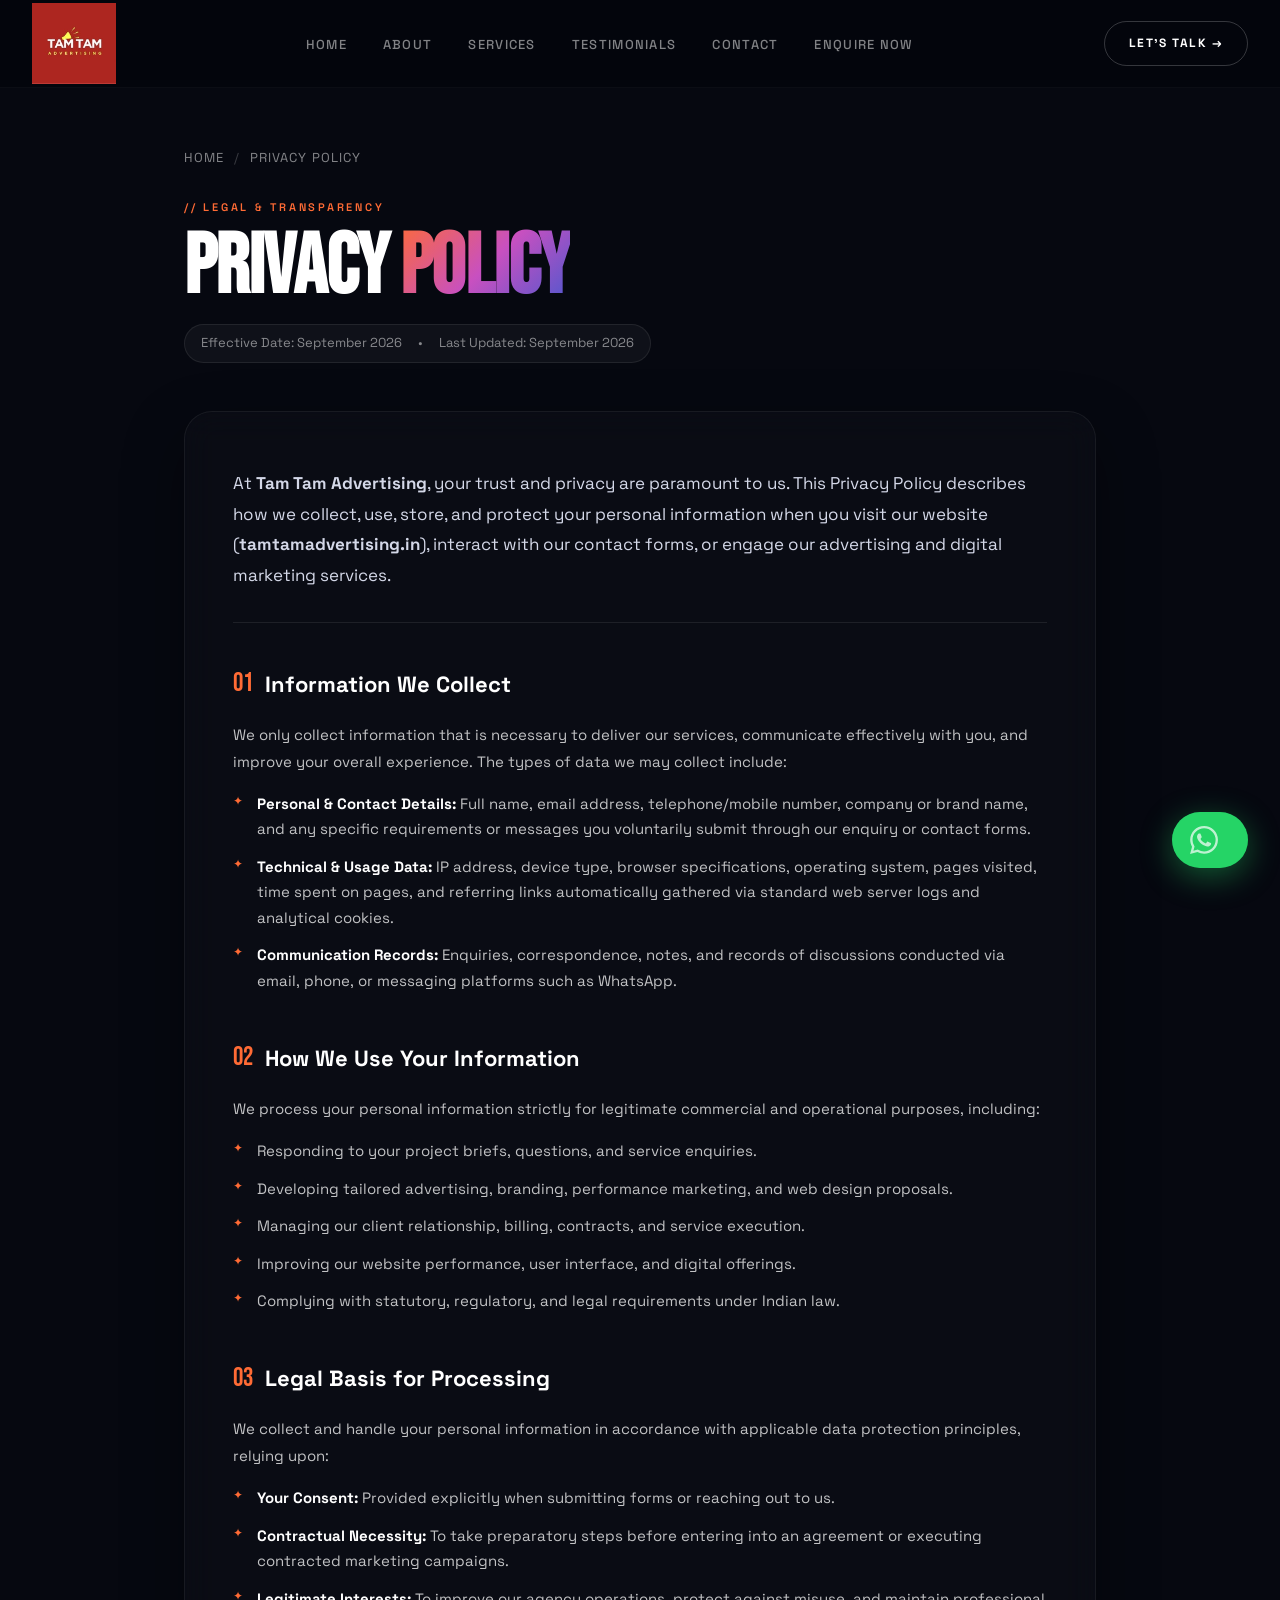
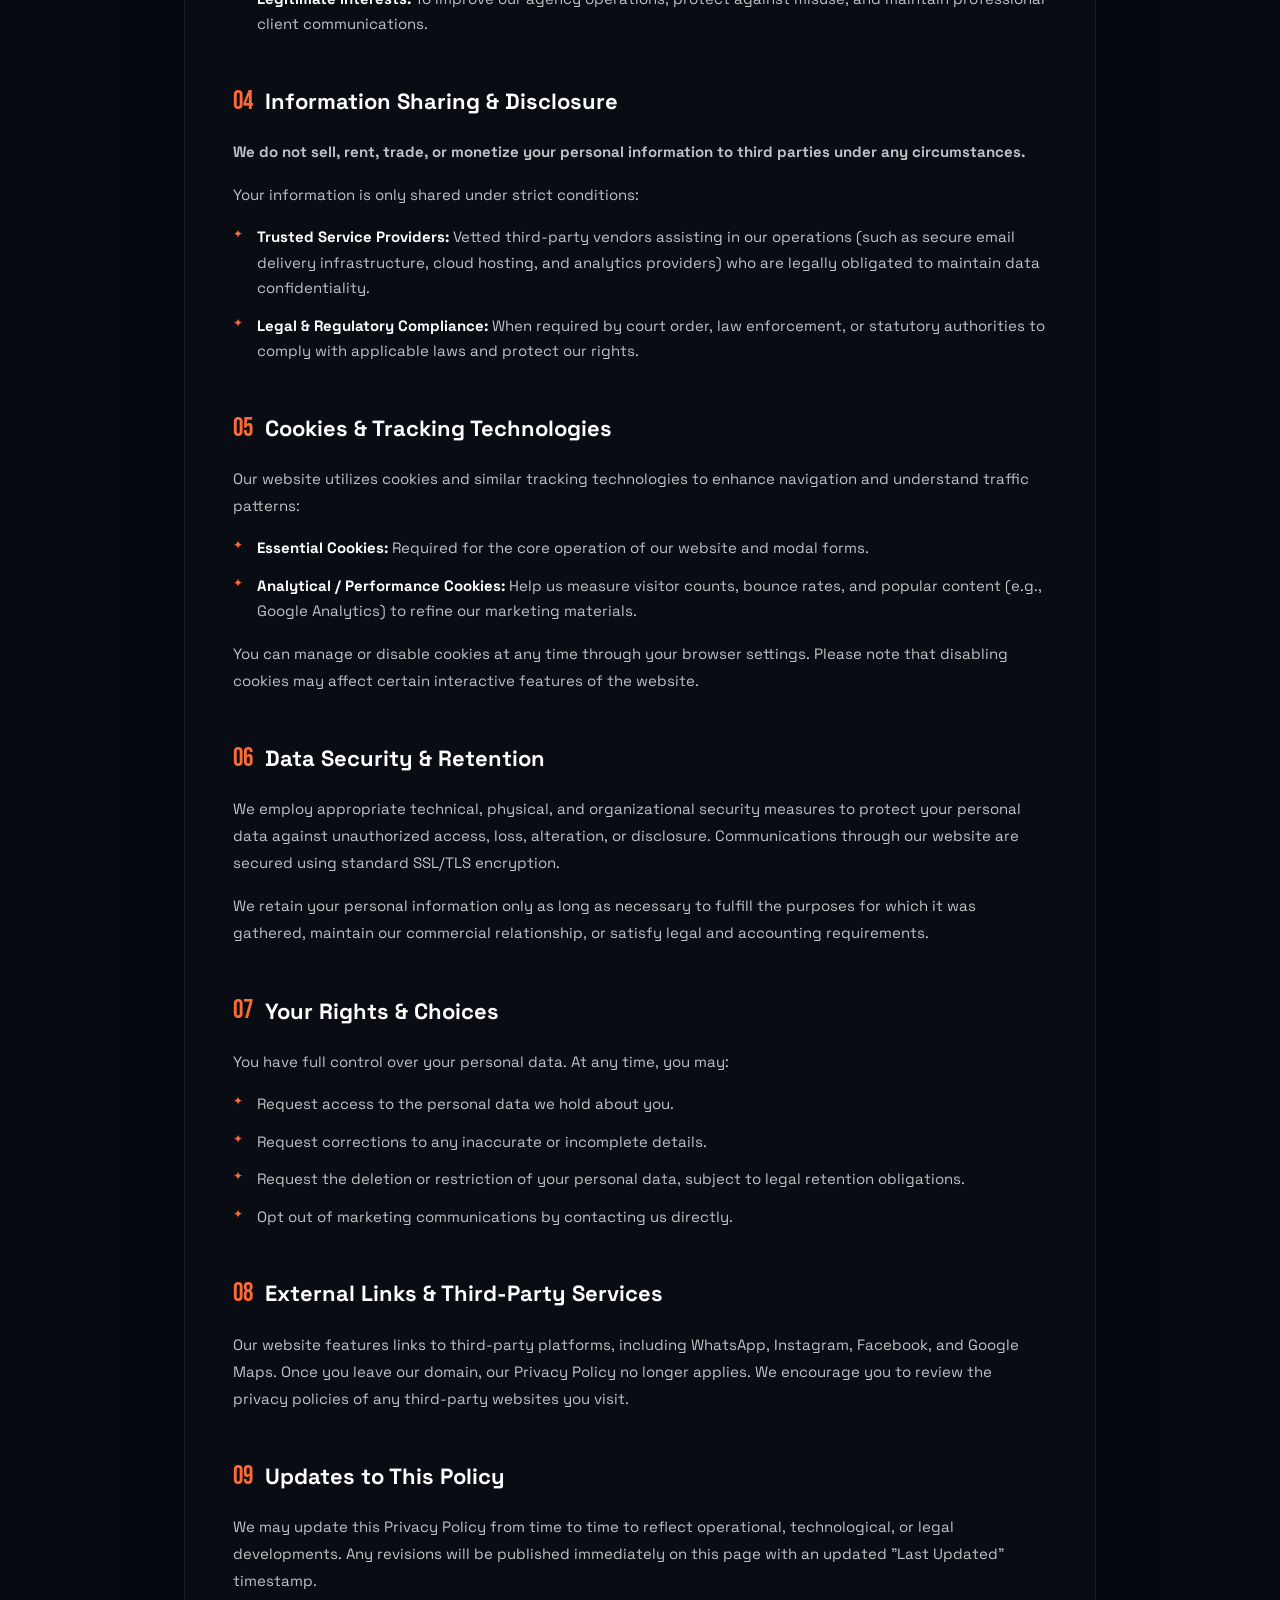
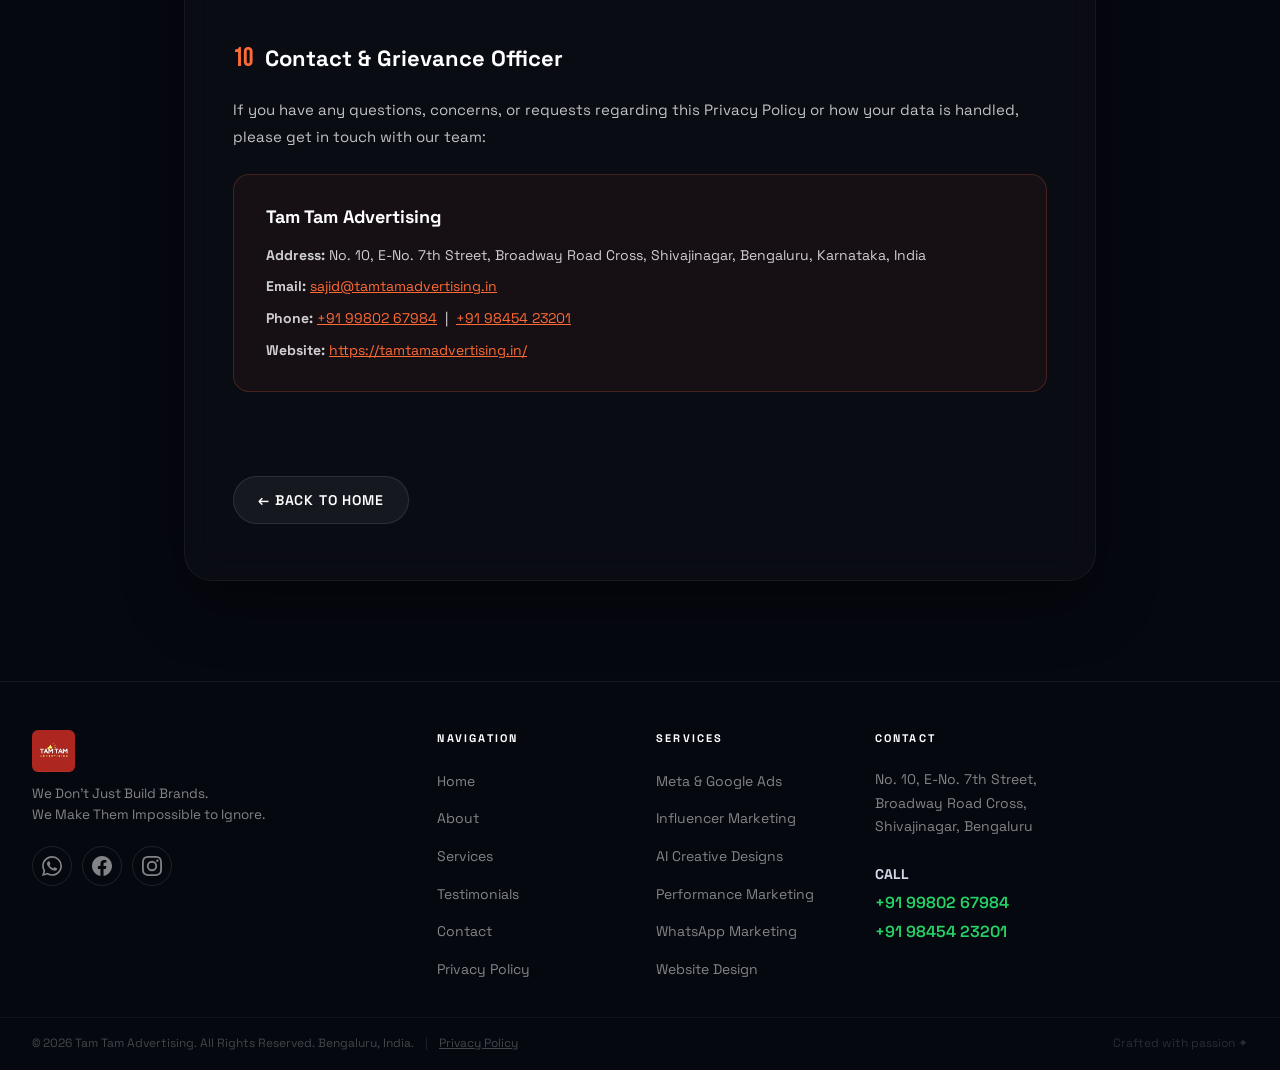
==== commit 707e5200: "policyyyy" ====
--- a/privacy-policy/index.html
+++ b/privacy-policy/index.html
@@ -28,6 +28,64 @@
   <link rel="stylesheet" href="/css/style.css" />
 
   <style>
+
+    /* Force normal system mouse cursor across entire Privacy Policy page */
+    html, body {
+      cursor: default !important;
+    }
+    *, *::before, *::after {
+      cursor: inherit;
+    }
+    a, button, [role="button"], .btn, .nav-cta, .nav-hamburger, .nav-logo, .nav-link, .mobile-link, .mobile-cta, .social-link, .wa-float, .hero-modal-close, .hero-modal-submit, .back-home-btn {
+      cursor: pointer !important;
+    }
+    input, textarea, select {
+      cursor: text !important;
+    }
+    .cursor, .cursor-follower {
+      display: none !important;
+    }
+
+    /* Refined Compact Footer on Privacy Policy Page */
+    .footer .footer-top {
+      padding: 48px 0 36px;
+    }
+    .footer-grid {
+      gap: 40px 32px;
+      align-items: start;
+    }
+    .footer-brand {
+      display: flex;
+      flex-direction: column;
+      align-items: flex-start;
+    }
+    .footer-logo {
+      display: inline-block;
+      margin-bottom: 12px;
+      line-height: 1;
+    }
+    .footer-logo-img {
+      height: 42px;
+      width: auto;
+      max-width: 140px;
+      object-fit: contain;
+      border-radius: 6px;
+      display: block;
+    }
+    .footer-tagline {
+      font-size: 13.5px;
+      line-height: 1.55;
+      color: var(--c-muted);
+      max-width: 290px;
+      margin-bottom: 20px;
+    }
+    .footer-socials {
+      display: flex;
+      gap: 10px;
+    }
+    .footer-bottom {
+      padding: 16px 0;
+    }
     /* Privacy Policy Dedicated Page Styling */
     .policy-page {
       padding-top: calc(var(--nav-h) + 60px);
@@ -452,9 +510,7 @@
             <a href="/" class="footer-logo">
               <img src="/logo.jpg" alt="Tam Tam Advertising Agency Logo" class="footer-logo-img" />
             </a>
-            <div class="footer-tagline-wrap">
-              <span class="footer-eyebrow">A NEW BREED OF ADVERTISING COMPANY IN BANGALORE</span>
-            </div>
+            
             <p class="footer-tagline">We Don't Just Build Brands.<br/>We Make Them Impossible to Ignore.</p>
             <div class="footer-socials">
               <a href="https://wa.me/919741782808" target="_blank" rel="noopener" class="social-link" aria-label="WhatsApp">
